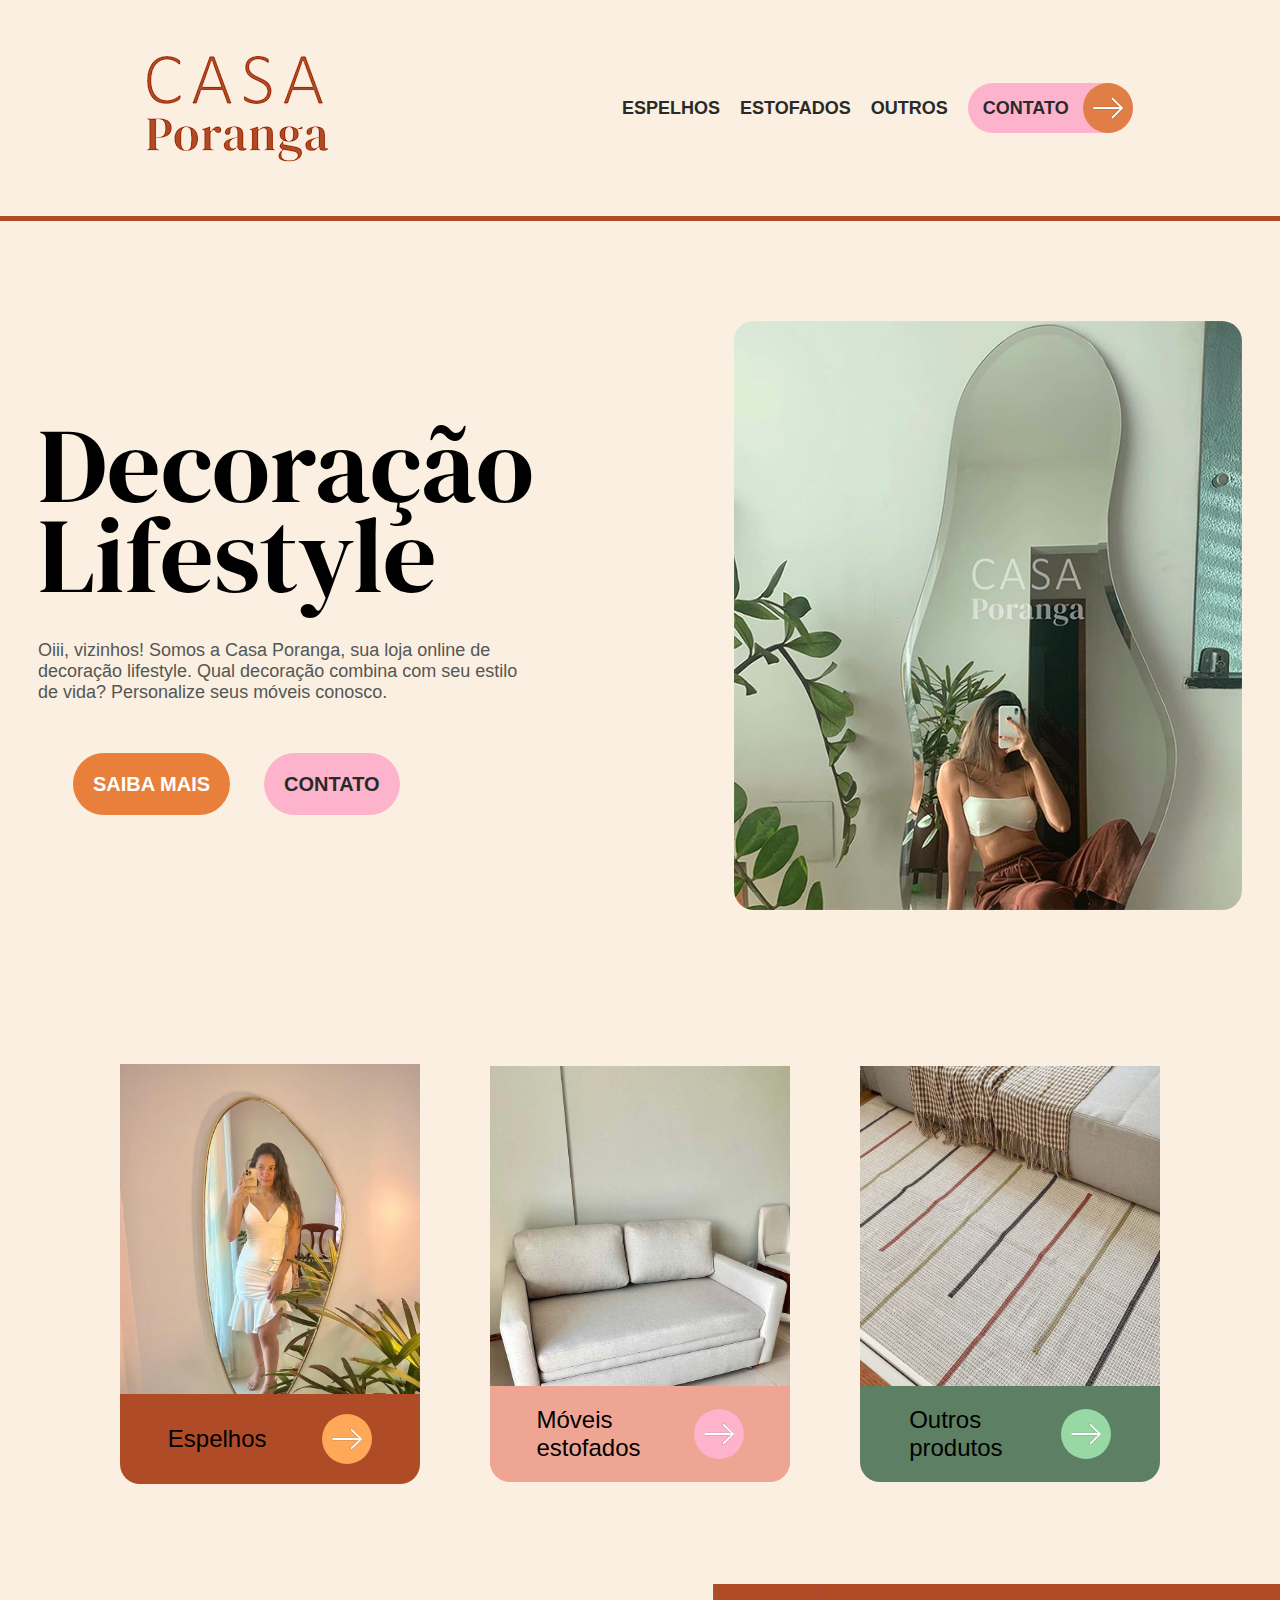
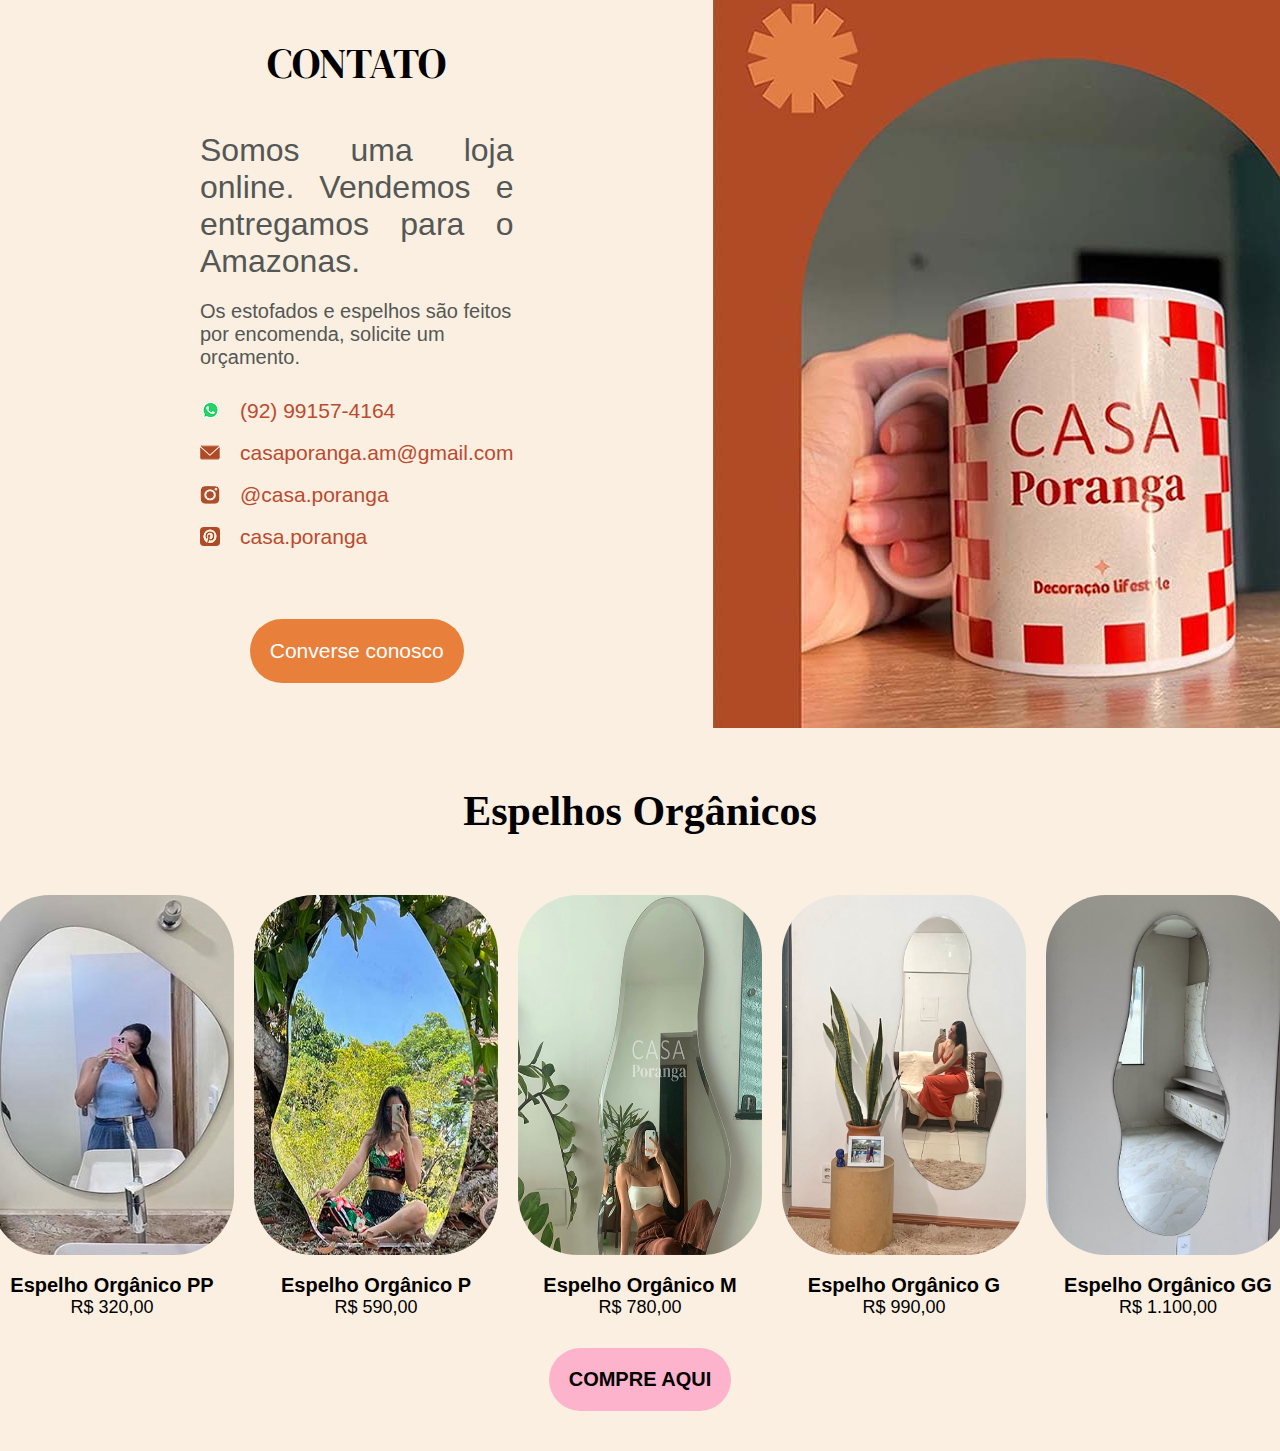
==== index.html @ ec8d9f64 "fim da div 4" ====
<!DOCTYPE html>
<html lang="pt-br">
<head>
    <meta charset="UTF-8">
    <meta name="viewport" content="width=device-width, initial-scale=1.0">
    <link rel="shortcut icon" href="imagens/logo_casa_poranga.png" type="image/x-icon">
    <link rel="stylesheet" href="index.css">
    <title>Casa Poranga</title>
</head>
<body>
    <header>
        <img src="imagens/logo_casa_poranga_pequeno.png" alt="Logo da Casa Poranga">
        <nav class="menu">
            <a href="index.html#espelhos">ESPELHOS</a>
            <a href="#">ESTOFADOS</a>
            <a href="#">OUTROS</a>
            <a class="contato" href="index.html#contatoELinks">CONTATO<img src="imagens/setinha_direita.png" alt="Seta para a direita"></a>
        </nav>
    </header>
    <main>
        <div class="apresentacao">
           <div class="apresentacao_texto">
            <h1>Decoração Lifestyle</h1>
            <p>Oiii, vizinhos! Somos a Casa Poranga, sua loja online de decoração lifestyle. Qual decoração combina com seu estilo de vida? Personalize seus móveis conosco.</p>
            <div class="botoes_apresentacao">
                <a href="#" class="btn_saiba_mais">SAIBA MAIS</a>
                <a href="index.html#contatoELinks" class="btn_contato">CONTATO</a>
            </div>
           </div>

           <div class="apresentacao_imagem">
            <img src="fotos_site/Esp_org_M_e_Banner.png" alt="Banner">
           </div>
        </div>

        <div class="produtos">
            <div class="espelhos">
                <div class="imagem_espelhos">
                    <img src="fotos_site/espelho_petit.jpg" alt="Espelho petit">
                </div>
                <div class="texto_espelhos">
                    <p>Espelhos</p>
                <a href="index.html#espelhos"><img class="setinha" src="imagens/setinha_direita.png" alt="Seta para a direita"></a>
                </div>
            </div>
            <div class="estofados">
                <div class="imagem_estofados">
                    <img src="fotos_site/sofa3.jpg" alt="Sofá">
                </div>
                <div class="texto_estofados">
                    <p>Móveis<br> estofados</p>
                <a href="#"><img class="setinha" src="imagens/setinha_direita.png" alt="Seta para a direita"></a>
                </div>
            </div>
            <div class="outros">
                <div class="imagem_outros">
                    <img src="fotos_site/tapeteCut.jpg" alt="Foto de tapete">
                </div>
                <div class="texto_outros">
                    <p>Outros<br> produtos</p>
                <a href="#"><img class="setinha" src="imagens/setinha_direita.png" alt="Seta para a direita"></a>
                </div>
            </div>
        </div>

        <div id="contatoELinks" class="contatoELinks">
            <div class="texto_contato">
                <div class="paragrafo">
                    <h1>CONTATO</h1>
                    <h2>Somos uma loja online. Vendemos e entregamos para o Amazonas.</h2>
                    <p>Os estofados e espelhos são feitos por encomenda, solicite um orçamento.</p>
                </div>
                <div class="links">
                    <a href="https://api.whatsapp.com/message/44OSZOMYK6BQG1?autoload=1&app_absent=0" target="_blank"><img src="imagens/whatsapp-logo-verde.png" alt="Ícone do WhatsApp"><p> (92) 99157-4164</p></a><br>

                    <a href=""><img class="cartinha" src="imagens/icone_email.png" alt="Ícone do e-mail"><p> casaporanga.am@gmail.com</p></a><br>

                    <a href="https://www.instagram.com/casa.poranga/" target="_blank"><img src="imagens/icone_insta.png" alt="Ícone do Instagram"> <p> @casa.poranga</p></a><br>

                    <a href="https://br.pinterest.com/casaporanga" target="_blank"><img class="pinterest" src="imagens/icone_pinterest.png" alt="Ícone do Pinterest"><p> casa.poranga</p></a>
                </div>
                <a class="converse_conosco" href="https://api.whatsapp.com/message/44OSZOMYK6BQG1?autoload=1&app_absent=0" target="_blank">Converse conosco</a>
            </div>
            <div class="imagem_contato">
                <img src="fotos_site/xicara.jpg" alt="Xícara Casa Poranga">
            </div>
        </div>

        <div id="espelhos" class="espelhos_organicos">
            <h1>Espelhos Orgânicos</h1>
            <ul class="lista_de_fotos">
                <li><img src="fotos_site/Esp org PP.jpg" alt="Espeho orgânico PP"> <h2>Espelho Orgânico PP</h2>
                <p>R$ 320,00</p></li>
                <li><img src="fotos_site/Esp org P.jpg" alt="Espelho orgânico P">
                <h2>Espelho Orgânico P</h2>
                <p>R$ 590,00</p></li>
                <li><img src="fotos_site/Esp_org_M_e_Banner.png" alt="Espelho orgânico M">
                <h2>Espelho Orgânico M</h2>
                <p>R$ 780,00</p></li>
                <li><img src="fotos_site/Esp org G .jpg" alt="Espelho orgânico G">
                <h2>Espelho Orgânico G</h2>
                <p>R$ 990,00</p></li>
                <li><img src="fotos_site/espOrgGG.jpg" alt="Espelho orgâncio GG">
                <h2>Espelho Orgânico GG</h2>
                <p>R$ 1.100,00</p></li>
            </ul>
            <a href="#">COMPRE AQUI</a>
        </div>

    </main>
    <footer>

    </footer>
</body>
</html>
---- index.css ----
@charset "UTF-8";
@import url('https://fonts.googleapis.com/css2?family=DM+Serif+Display:ital@0;1&display=swap');
@import url('https://fonts.cdnfonts.com/css/open-sauce-one');

* {
    margin: 0;
    padding: 0;
}
:root {
    --fonte1: "DM Serif Display", serif;
    --fonte2: 'Open Sauce One', sans-serif;
    --corFundo: #FAEFE0;
    --pretoTitulos: #282A29;
    --laranjaEscuro: #AF4B27;
    --laranjaClaro: #E87F3B;
    --laranjaSimbolo: #E17E45;
    --rosaMedio: #EFA593;
    --rosaClaro: #FDB3CB;
    --verdeEscuro: #5D7F64;
    --verdeClaro: #97D8A5;
    --amarelo: #F3B551;
}
body {
    background-color: var(--corFundo);
}

/* Configuração do cabeçalho */
header {
    font-family: var(--fonte2);
    font-weight: bold;
    font-size: 18px;
    padding-top: 50px;
    padding-bottom: 50px;
    display: flex;
    flex-direction: row;
    justify-content: space-around;
    align-items: center;
    border-bottom: 5px solid var(--laranjaEscuro);
}
header .menu {
    display: flex;
    flex-direction: row;
    align-items: center;
}
header .menu a {
    text-decoration: none;
    color: var(--pretoTitulos);
    margin: 10px;
}
header .menu a:hover {
    text-decoration: underline black;
}
header .menu .contato {
    padding-left: 15px;
    background-color: var(--rosaClaro);
    border-radius: 30px;
    display: flex;
    flex-direction: row;
    justify-content: space-between;
    align-items: center;
    width: 150px;
}
header .menu a.contato:hover {
    text-decoration: underline;
    color: black;
}
header .menu .contato img {
    background-color: var(--laranjaSimbolo);
    border-radius: 30px;
    padding: 10px;
}

/* Configuração da primeira div do main */
.apresentacao {
    display: flex;
    flex-direction: row;
    justify-content: center;
    align-items: center;
}
.apresentacao_texto {
    margin: 100px;
}
.apresentacao_imagem {
    margin: 100px;
}
.apresentacao_imagem img {
    border-radius: 20px;
}
.apresentacao h1 {
    font-family: var(--fonte1);
    font-size: 106px;
    font-weight: 100;
    line-height: 90px;
    margin-bottom: 40px;
}
.apresentacao p {
    font-family: var(--fonte2);
    font-size: 18px;
    margin-top: 40px;
}
.apresentacao .botoes_apresentacao {
    margin: 20px;
    margin-top: 70px;
}
.apresentacao .botoes_apresentacao a {
    margin: 15px;
}
.apresentacao .botoes_apresentacao a.btn_contato:hover {
    text-decoration: underline;
    color: black;
}
.apresentacao .btn_saiba_mais {
    font-size: 20px;
    font-weight: bold;
    font-family: var(--fonte2);
    background-color: var(--laranjaClaro);
    color: white;
    padding: 20px;
    border-radius: 40px;
    text-decoration: none;
}
.apresentacao .btn_contato {
    font-family: var(--fonte2);
    font-size: 20px;
    font-weight: bold;
    color: var(--pretoTitulos);
    background-color: var(--rosaClaro);
    padding: 20px;
    border-radius: 40px;
    text-decoration: none;
}


/* Configuração da segunda div do main */

.produtos {
    display: flex;
    flex-direction: row;
    align-items: center;
    justify-content: space-evenly;
    margin: 50px 50px 100px 50px;
}
.produtos img {
    height: auto;
    width: 300px;
}
.produtos .setinha {
    height: 30px;
    width: 30px;
}
.produtos p {
    color: black;
}

.produtos .espelhos {
    display: flex;
    flex-direction: column;
}
.produtos .espelhos .imagem_espelhos {
    height: 330px;
    width: 300px;
}
.produtos .espelhos .texto_espelhos {
    padding: 20px;
    display: flex;
    flex-direction: row;
    align-items: center;
    justify-content: space-around;
    background-color: var(--laranjaEscuro);
    font-family: var(--fonte2);
    font-size: 24px;
    border-radius: 0px 0px 20px 20px;
}
.produtos .espelhos .texto_espelhos a {
    display: flex;
    align-items: center;
    flex-direction: row;
    background-color: #FFA857;
    border-radius: 30px;
    padding: 10px;
}
.produtos .espelhos .texto_espelhos a:hover {
    border: 0.4px solid white;
}

.produtos .estofados {
    display: flex;
    flex-direction: column;
}
.produtos .estofados .imagem_estofados {
    height: 320px;
    width: 300px;
}
.produtos .estofados .texto_estofados {
    padding: 20px;
    display: flex;
    flex-direction: row;
    align-items: center;
    justify-content: space-around;
    background-color: var(--rosaMedio);
    font-family: var(--fonte2);
    font-size: 24px;
    border-radius: 0px 0px 20px 20px;
}
.produtos .estofados .texto_estofados a {
    display: flex;
    align-items: center;
    flex-direction: row;
    background-color: var(--rosaClaro);
    border-radius: 30px;
    padding: 10px;
}

.produtos .outros {
    display: flex;
    flex-direction: column;
}
.produtos .outros .imagem_outros {
    height: 320px;
    width: 300px;
}
.produtos .outros .texto_outros {
    padding: 20px;
    display: flex;
    flex-direction: row;
    align-items: center;
    justify-content: space-around;
    background-color: var(--verdeEscuro);
    font-family: var(--fonte2);
    font-size: 24px;
    border-radius: 0px 0px 20px 20px;
}
.produtos .outros .texto_outros a {
    display: flex;
    align-items: center;
    flex-direction: row;
    background-color: var(--verdeClaro);
    border-radius: 30px;
    padding: 10px;
}

/* Configuração da terceira div do main */

.contatoELinks {
    display: flex;
    flex-direction: row;
    align-items: center;
    justify-content: space-between;
}

.contatoELinks .texto_contato {
    display: flex;
    flex-direction: column;
    align-items: center;
    padding: 0px 200px 0px 200px;
}
.contatoELinks .texto_contato .paragrafo h1 {
    font-family: var(--fonte1);
    font-size: 42px;
    font-weight: 100;
    text-align: center;
}
.contatoELinks .texto_contato .paragrafo h2, p {
    font-family: var(--fonte2);
    color: #545755;
}
.contatoELinks .texto_contato .paragrafo h2 {
    margin-top: 40px;
    font-weight: lighter;
    font-size: 32px;
    text-align: justify;
}
.contatoELinks .texto_contato .paragrafo p {
    margin: 20px 0px 0px 0px;
    font-size: 20px;
}

.contatoELinks .links {
    margin-top: 30px;
    display: flex;
    flex-direction: column;
}.contatoELinks .links img.cartinha {
    height: 15px;
    width: 20px;
}.contatoELinks .links img.pinterest {
    border-radius: 4px;
}
.contatoELinks .links img {
    margin-right: 20px;
    height: 19px;
    width: 20px;
}
.contatoELinks .links a {
    display: flex;
    flex-direction: row;
    align-items: center;
    text-decoration: none;
}
.contatoELinks .links a p {
    color: #BA4B2F;
    font-size: 21px;
    font-family: var(--fonte2);
}
.contatoELinks .links a:hover {
    text-decoration: underline #BA4B2F;
}

.contatoELinks .texto_contato a.converse_conosco {
    font-family: var(--fonte2);
    font-size: 21px;
    text-decoration: none;
    background-color: var(--laranjaClaro);
    color: white;
    padding: 20px;
    border-radius: 50px;
    margin-top: 70px;
}
.contatoELinks .texto_contato a.converse_conosco:hover {
    text-decoration: underline white;
}

/* Configuração da div 4 */

.espelhos_organicos {
    display: flex;
    flex-direction: column;
    align-items: center;
    margin: 35px 30px 30px 30px;
}
.espelhos_organicos h1 {
    font-size: 42px;
    margin-top: 20px;
    margin-bottom: 40px;
} 
.espelhos_organicos ul {
    font-family: var(--fonte2);
    text-align: center;
    display: flex;
    flex-direction: row;
    align-items: center;
    justify-content: center;
    padding-left: 10px;
    padding-right: 10px;
}
.espelhos_organicos ul li {
    list-style-type: none;
    margin: 20px 10px 20px 10px;
}
.espelhos_organicos ul li img {
    border-radius: 60px;
    height: 360px;
    width: 244px;
    margin-bottom: 15px;
}
.espelhos_organicos ul li h2 {
    font-size: 20px;
}
.espelhos_organicos ul li p {
    color: black;
    font-size: 18px;
}

.espelhos_organicos a {
    background-color: var(--rosaClaro);
    color: black;
    font-family: var(--fonte2);
    text-decoration: none;
    padding: 20px;
    border-radius: 50px;
    font-weight: bold;
    margin: 10px;
    font-size: 20px;
}
.espelhos_organicos a:hover {
    text-decoration: underline black;
}
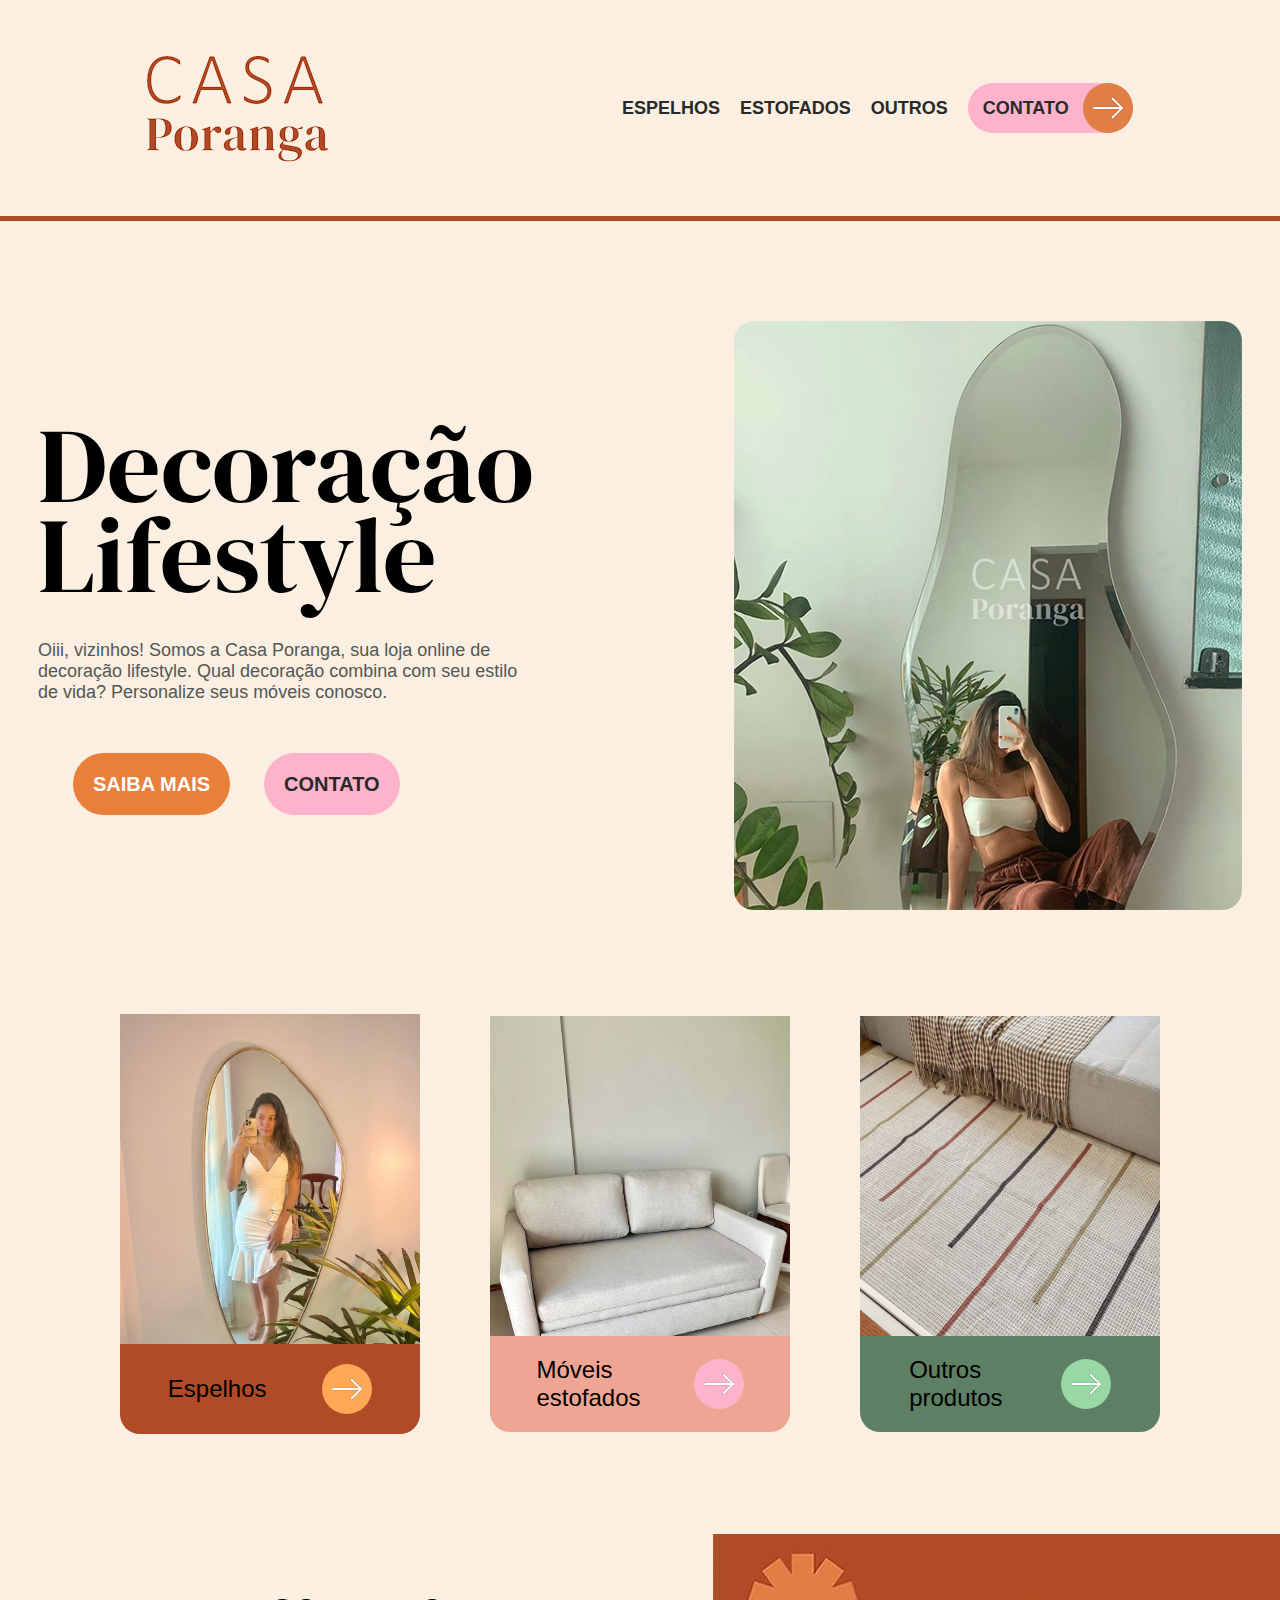
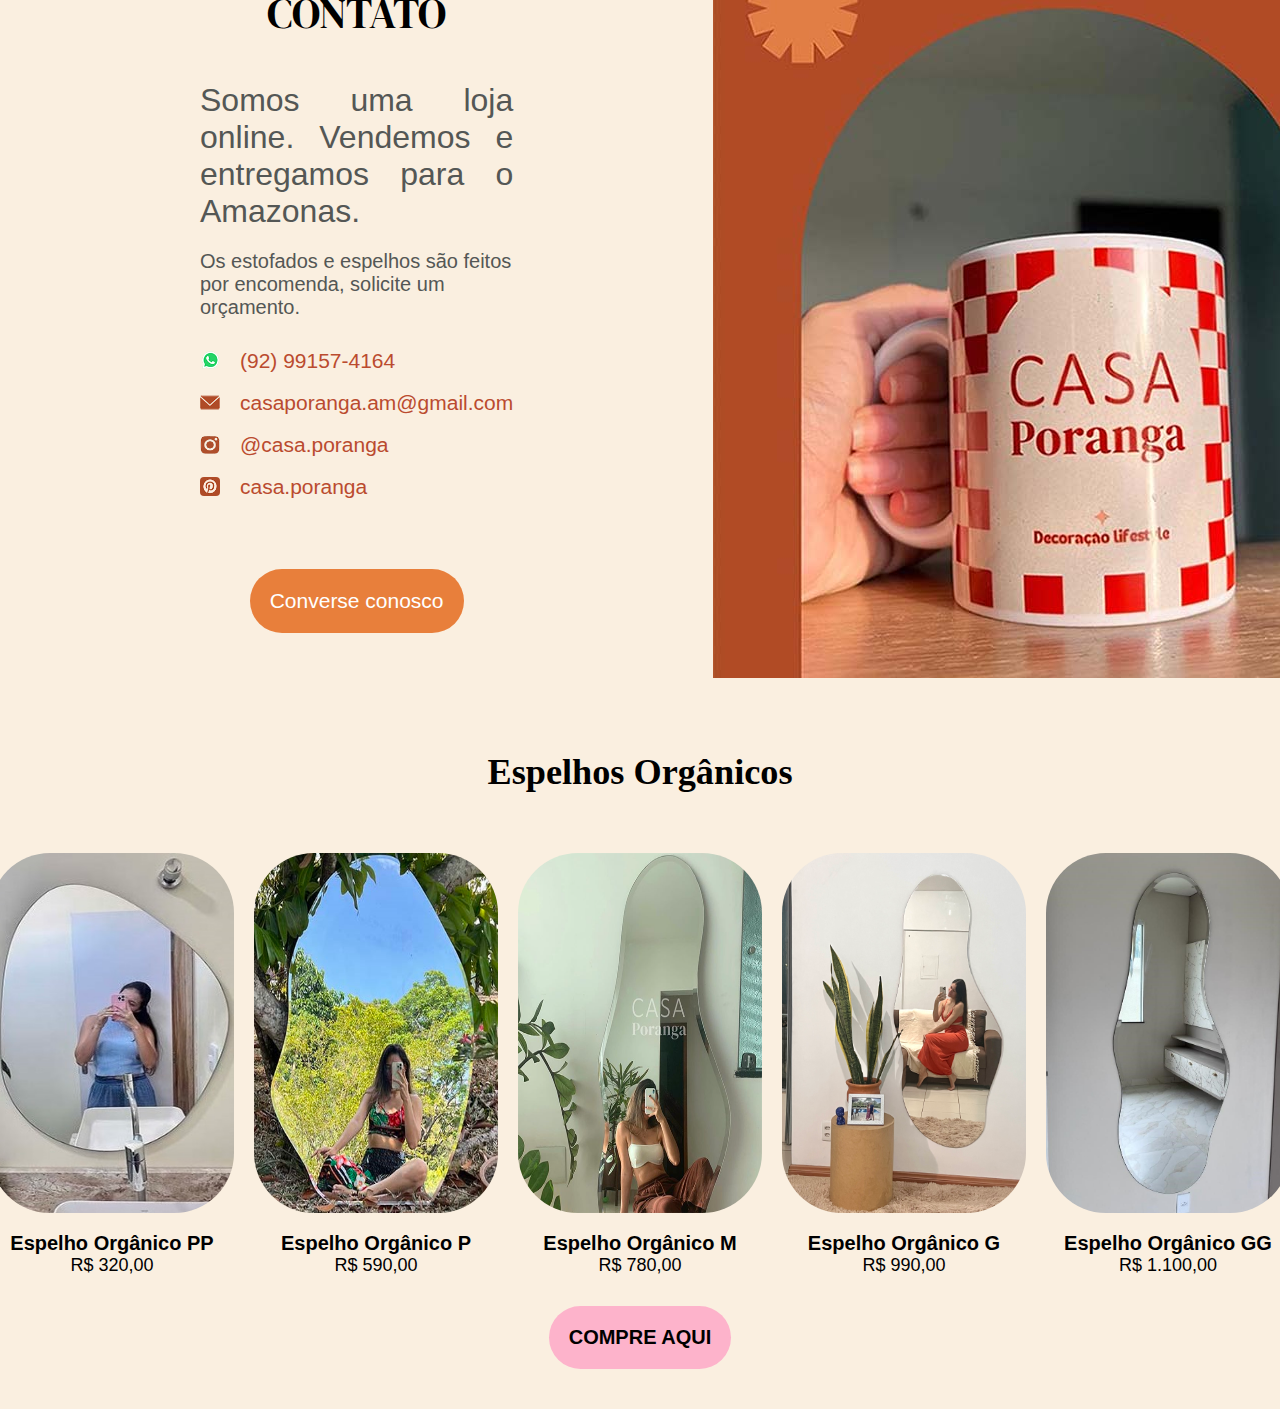
==== commit eba95b2e: "ajustes de unidades de medidas das letras e de tags semânticas" ====
--- a/index.html
+++ b/index.html
@@ -18,7 +18,7 @@
         </nav>
     </header>
     <main>
-        <div class="apresentacao">
+        <section class="apresentacao">
            <div class="apresentacao_texto">
             <h1>Decoração Lifestyle</h1>
             <p>Oiii, vizinhos! Somos a Casa Poranga, sua loja online de decoração lifestyle. Qual decoração combina com seu estilo de vida? Personalize seus móveis conosco.</p>
@@ -31,9 +31,9 @@
            <div class="apresentacao_imagem">
             <img src="fotos_site/Esp_org_M_e_Banner.png" alt="Banner">
            </div>
-        </div>
+        </section>
 
-        <div class="produtos">
+        <section class="produtos">
             <div class="espelhos">
                 <div class="imagem_espelhos">
                     <img src="fotos_site/espelho_petit.jpg" alt="Espelho petit">
@@ -61,9 +61,9 @@
                 <a href="#"><img class="setinha" src="imagens/setinha_direita.png" alt="Seta para a direita"></a>
                 </div>
             </div>
-        </div>
+        </section>
 
-        <div id="contatoELinks" class="contatoELinks">
+        <section id="contatoELinks" class="contatoELinks">
             <div class="texto_contato">
                 <div class="paragrafo">
                     <h1>CONTATO</h1>
@@ -84,9 +84,9 @@
             <div class="imagem_contato">
                 <img src="fotos_site/xicara.jpg" alt="Xícara Casa Poranga">
             </div>
-        </div>
+        </section>
 
-        <div id="espelhos" class="espelhos_organicos">
+        <section id="espelhos" class="espelhos_organicos">
             <h1>Espelhos Orgânicos</h1>
             <ul class="lista_de_fotos">
                 <li><img src="fotos_site/Esp org PP.jpg" alt="Espeho orgânico PP"> <h2>Espelho Orgânico PP</h2>
@@ -105,7 +105,7 @@
                 <p>R$ 1.100,00</p></li>
             </ul>
             <a href="#">COMPRE AQUI</a>
-        </div>
+        </section>
 
     </main>
     <footer>
--- a/index.css
+++ b/index.css
@@ -28,7 +28,7 @@
 header {
     font-family: var(--fonte2);
     font-weight: bold;
-    font-size: 18px;
+    font-size: 1.125rem;
     padding-top: 50px;
     padding-bottom: 50px;
     display: flex;
@@ -70,7 +70,7 @@
     padding: 10px;
 }
 
-/* Configuração da primeira div do main */
+/* Configuração da primeira section do main */
 .apresentacao {
     display: flex;
     flex-direction: row;
@@ -88,14 +88,14 @@
 }
 .apresentacao h1 {
     font-family: var(--fonte1);
-    font-size: 106px;
+    font-size: 6.625rem;
     font-weight: 100;
     line-height: 90px;
     margin-bottom: 40px;
 }
 .apresentacao p {
     font-family: var(--fonte2);
-    font-size: 18px;
+    font-size: 1.125rem;
     margin-top: 40px;
 }
 .apresentacao .botoes_apresentacao {
@@ -110,7 +110,7 @@
     color: black;
 }
 .apresentacao .btn_saiba_mais {
-    font-size: 20px;
+    font-size: 1.25rem;
     font-weight: bold;
     font-family: var(--fonte2);
     background-color: var(--laranjaClaro);
@@ -121,7 +121,7 @@
 }
 .apresentacao .btn_contato {
     font-family: var(--fonte2);
-    font-size: 20px;
+    font-size: 1.25rem;
     font-weight: bold;
     color: var(--pretoTitulos);
     background-color: var(--rosaClaro);
@@ -131,14 +131,14 @@
 }
 
 
-/* Configuração da segunda div do main */
+/* Configuração da segunda section do main */
 
 .produtos {
     display: flex;
     flex-direction: row;
     align-items: center;
     justify-content: space-evenly;
-    margin: 50px 50px 100px 50px;
+    margin: 0px 50px 100px 50px;
 }
 .produtos img {
     height: auto;
@@ -168,7 +168,7 @@
     justify-content: space-around;
     background-color: var(--laranjaEscuro);
     font-family: var(--fonte2);
-    font-size: 24px;
+    font-size: 1.5rem;
     border-radius: 0px 0px 20px 20px;
 }
 .produtos .espelhos .texto_espelhos a {
@@ -199,7 +199,7 @@
     justify-content: space-around;
     background-color: var(--rosaMedio);
     font-family: var(--fonte2);
-    font-size: 24px;
+    font-size: 1.5rem;
     border-radius: 0px 0px 20px 20px;
 }
 .produtos .estofados .texto_estofados a {
@@ -227,7 +227,7 @@
     justify-content: space-around;
     background-color: var(--verdeEscuro);
     font-family: var(--fonte2);
-    font-size: 24px;
+    font-size: 1.5rem;
     border-radius: 0px 0px 20px 20px;
 }
 .produtos .outros .texto_outros a {
@@ -239,7 +239,7 @@
     padding: 10px;
 }
 
-/* Configuração da terceira div do main */
+/* Configuração da terceira section do main */
 
 .contatoELinks {
     display: flex;
@@ -256,7 +256,7 @@
 }
 .contatoELinks .texto_contato .paragrafo h1 {
     font-family: var(--fonte1);
-    font-size: 42px;
+    font-size: 2.625rem;
     font-weight: 100;
     text-align: center;
 }
@@ -267,22 +267,24 @@
 .contatoELinks .texto_contato .paragrafo h2 {
     margin-top: 40px;
     font-weight: lighter;
-    font-size: 32px;
+    font-size: 2rem;
     text-align: justify;
 }
 .contatoELinks .texto_contato .paragrafo p {
     margin: 20px 0px 0px 0px;
-    font-size: 20px;
+    font-size: 1.25rem;
 }
 
 .contatoELinks .links {
     margin-top: 30px;
     display: flex;
     flex-direction: column;
-}.contatoELinks .links img.cartinha {
+}
+.contatoELinks .links img.cartinha {
     height: 15px;
     width: 20px;
-}.contatoELinks .links img.pinterest {
+}
+.contatoELinks .links img.pinterest {
     border-radius: 4px;
 }
 .contatoELinks .links img {
@@ -298,7 +300,7 @@
 }
 .contatoELinks .links a p {
     color: #BA4B2F;
-    font-size: 21px;
+    font-size: 1.312rem;
     font-family: var(--fonte2);
 }
 .contatoELinks .links a:hover {
@@ -307,7 +309,7 @@
 
 .contatoELinks .texto_contato a.converse_conosco {
     font-family: var(--fonte2);
-    font-size: 21px;
+    font-size: 1.312rem;
     text-decoration: none;
     background-color: var(--laranjaClaro);
     color: white;
@@ -319,7 +321,7 @@
     text-decoration: underline white;
 }
 
-/* Configuração da div 4 */
+/* Configuração da section 4 */
 
 .espelhos_organicos {
     display: flex;
@@ -328,8 +330,8 @@
     margin: 35px 30px 30px 30px;
 }
 .espelhos_organicos h1 {
-    font-size: 42px;
-    margin-top: 20px;
+    font-size: 2.265rem;
+    margin-top: 34px;
     margin-bottom: 40px;
 } 
 .espelhos_organicos ul {
@@ -353,11 +355,11 @@
     margin-bottom: 15px;
 }
 .espelhos_organicos ul li h2 {
-    font-size: 20px;
+    font-size: 1.25rem;
 }
 .espelhos_organicos ul li p {
     color: black;
-    font-size: 18px;
+    font-size: 1.125rem;
 }
 
 .espelhos_organicos a {
@@ -369,7 +371,7 @@
     border-radius: 50px;
     font-weight: bold;
     margin: 10px;
-    font-size: 20px;
+    font-size: 1.25rem;
 }
 .espelhos_organicos a:hover {
     text-decoration: underline black;
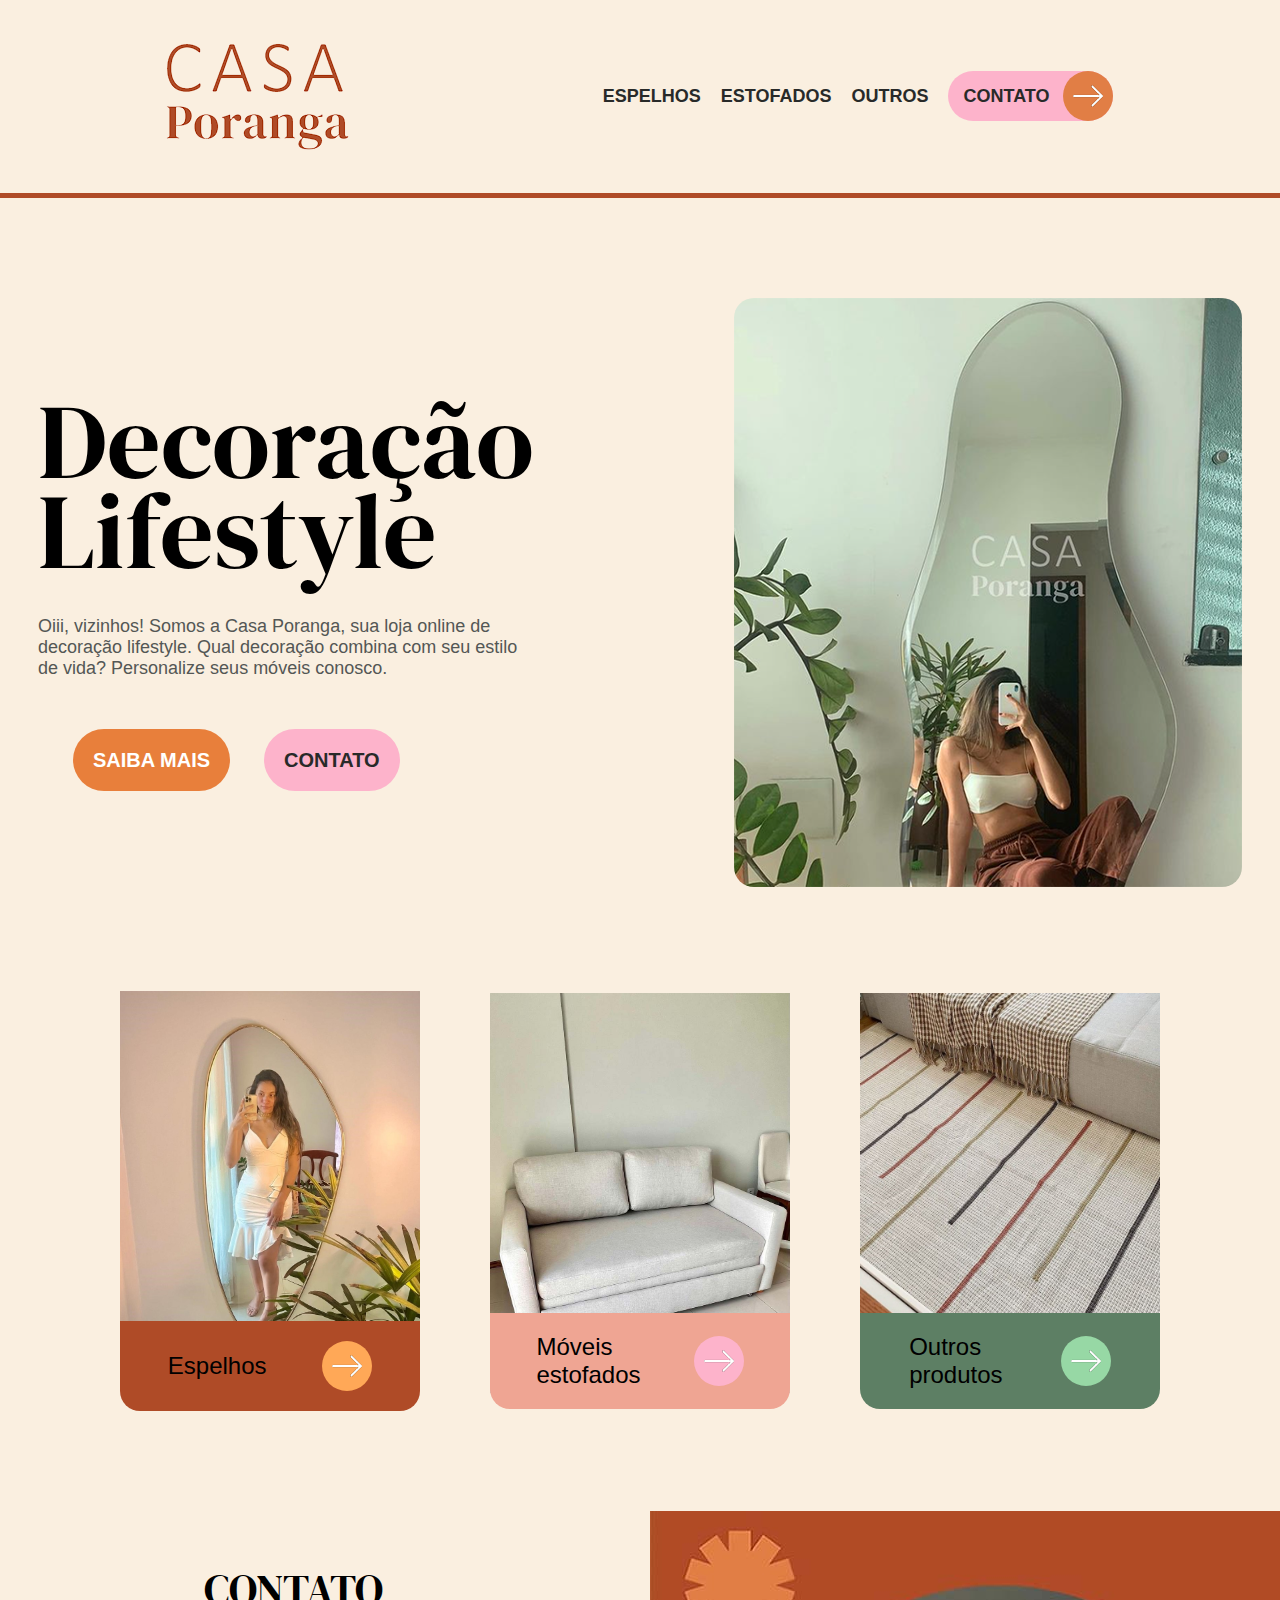
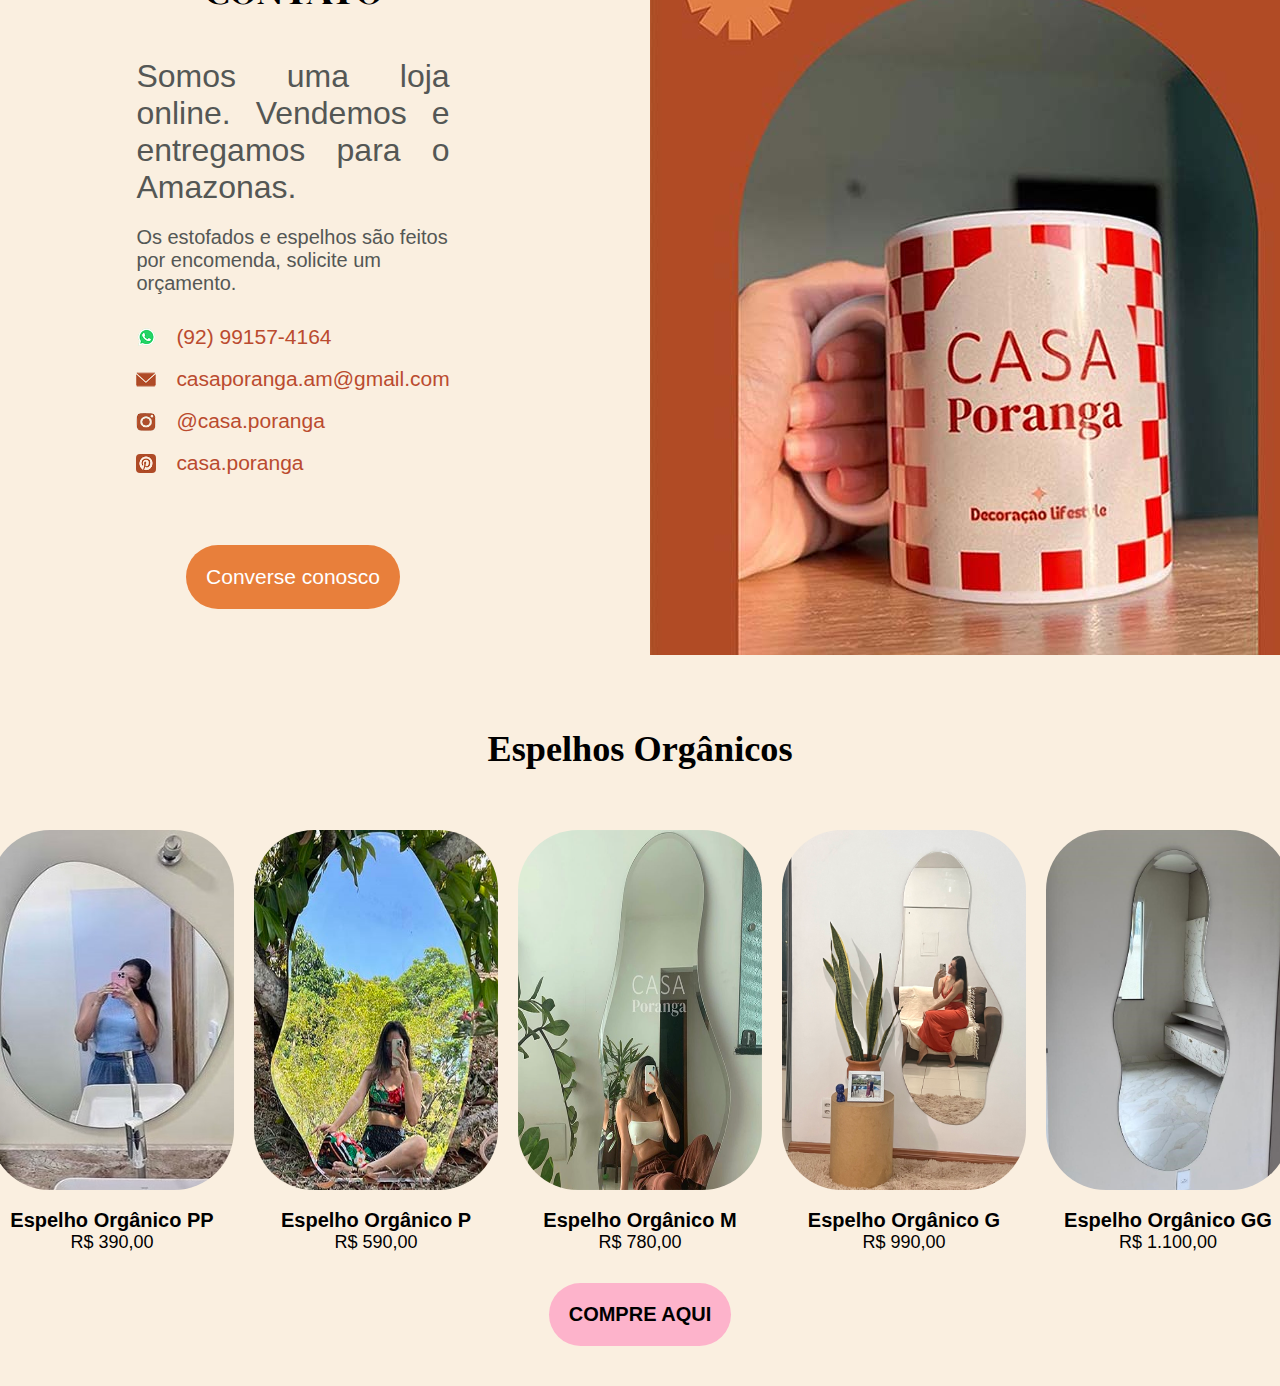
==== commit 55e2397e: "ajuste de preço" ====
--- a/index.html
+++ b/index.html
@@ -73,7 +73,7 @@
                 <div class="links">
                     <a href="https://api.whatsapp.com/message/44OSZOMYK6BQG1?autoload=1&app_absent=0" target="_blank"><img src="imagens/whatsapp-logo-verde.png" alt="Ícone do WhatsApp"><p> (92) 99157-4164</p></a><br>
 
-                    <a href=""><img class="cartinha" src="imagens/icone_email.png" alt="Ícone do e-mail"><p> casaporanga.am@gmail.com</p></a><br>
+                    <a href="https://accounts.google.com/" target="_blank"><img class="cartinha" src="imagens/icone_email.png" alt="Ícone do e-mail"><p> casaporanga.am@gmail.com</p></a><br>
 
                     <a href="https://www.instagram.com/casa.poranga/" target="_blank"><img src="imagens/icone_insta.png" alt="Ícone do Instagram"> <p> @casa.poranga</p></a><br>
 
@@ -90,7 +90,7 @@
             <h1>Espelhos Orgânicos</h1>
             <ul class="lista_de_fotos">
                 <li><img src="fotos_site/Esp org PP.jpg" alt="Espeho orgânico PP"> <h2>Espelho Orgânico PP</h2>
-                <p>R$ 320,00</p></li>
+                <p>R$ 390,00</p></li>
                 <li><img src="fotos_site/Esp org P.jpg" alt="Espelho orgânico P">
                 <h2>Espelho Orgânico P</h2>
                 <p>R$ 590,00</p></li>
@@ -104,7 +104,7 @@
                 <h2>Espelho Orgânico GG</h2>
                 <p>R$ 1.100,00</p></li>
             </ul>
-            <a href="#">COMPRE AQUI</a>
+            <a href="https://api.whatsapp.com/message/44OSZOMYK6BQG1?autoload=1&app_absent=0" target="_blank">COMPRE AQUI</a>
         </section>
 
     </main>
--- a/index.css
+++ b/index.css
@@ -22,6 +22,7 @@
 }
 body {
     background-color: var(--corFundo);
+    box-sizing: border-box;
 }
 
 /* Configuração do cabeçalho */
@@ -29,8 +30,7 @@
     font-family: var(--fonte2);
     font-weight: bold;
     font-size: 1.125rem;
-    padding-top: 50px;
-    padding-bottom: 50px;
+    padding: 3%;
     display: flex;
     flex-direction: row;
     justify-content: space-around;
@@ -245,7 +245,7 @@
     display: flex;
     flex-direction: row;
     align-items: center;
-    justify-content: space-between;
+    justify-content: center;
 }
 
 .contatoELinks .texto_contato {
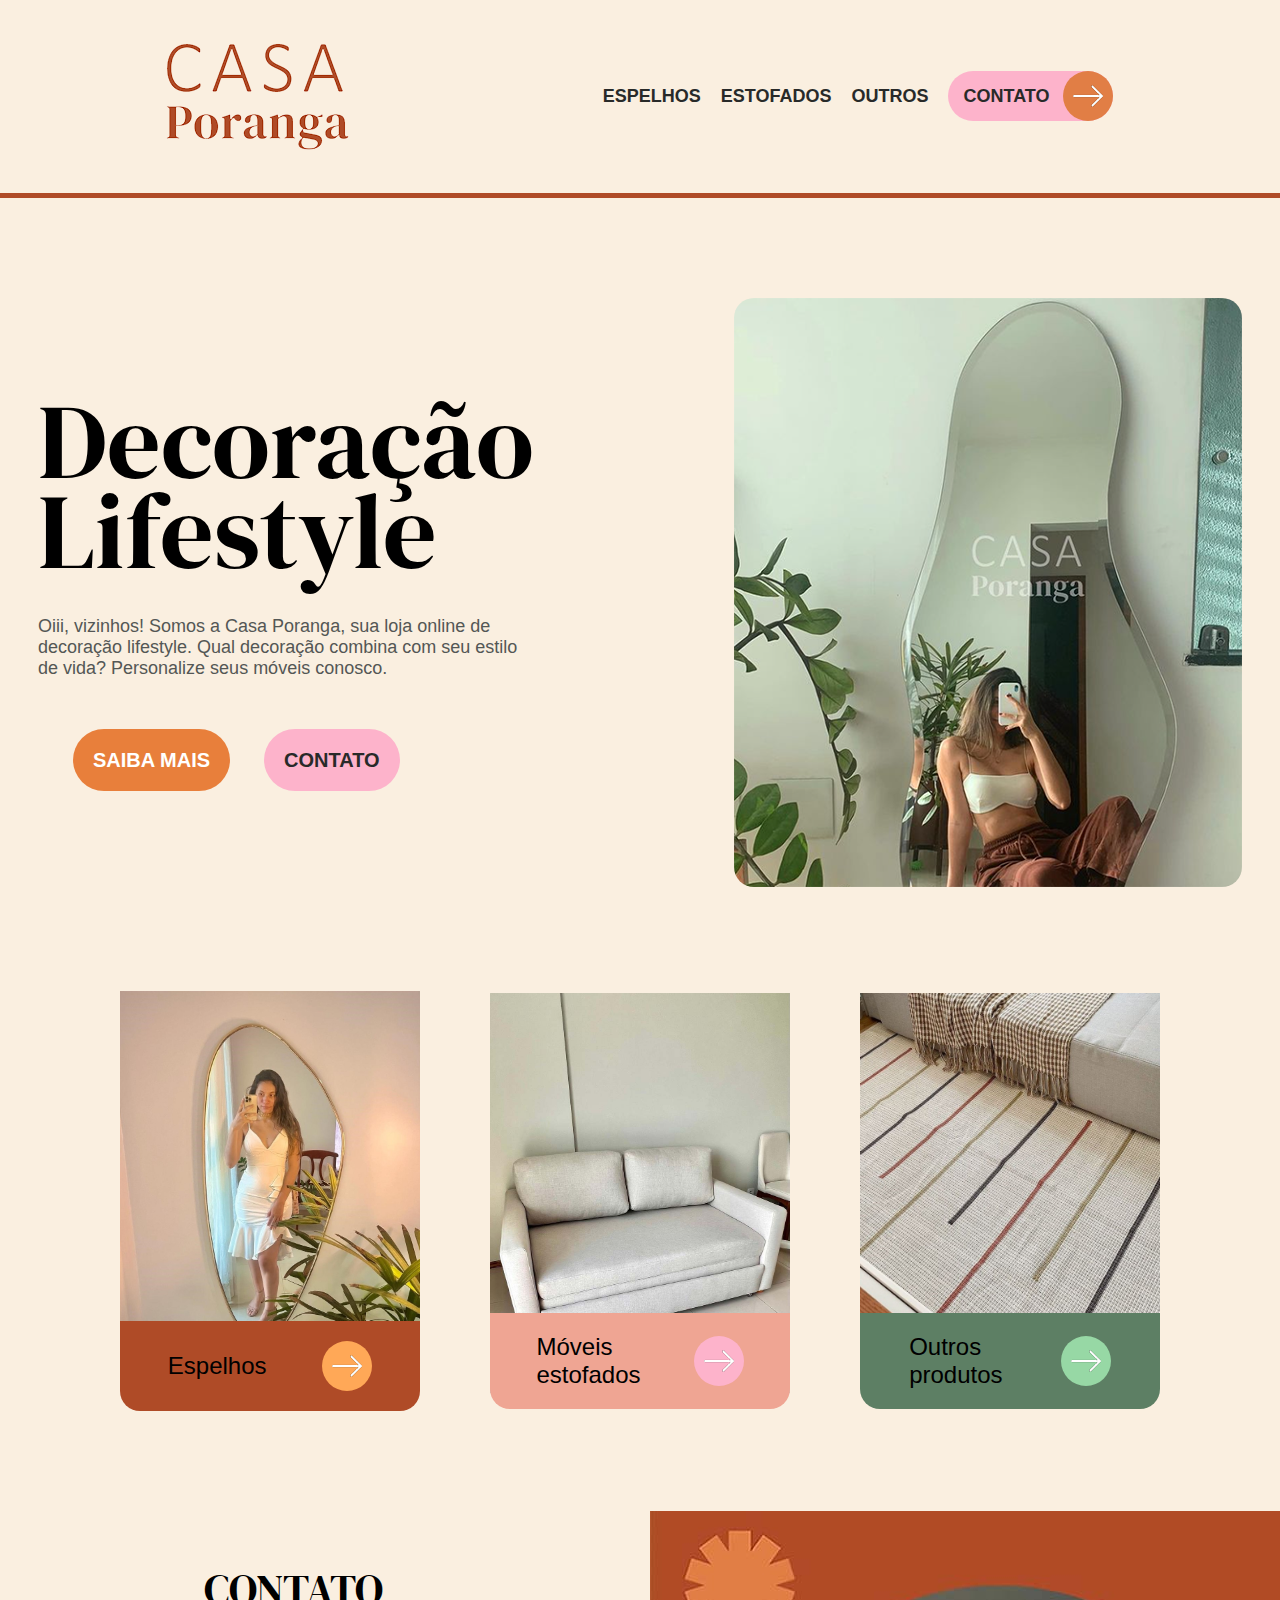
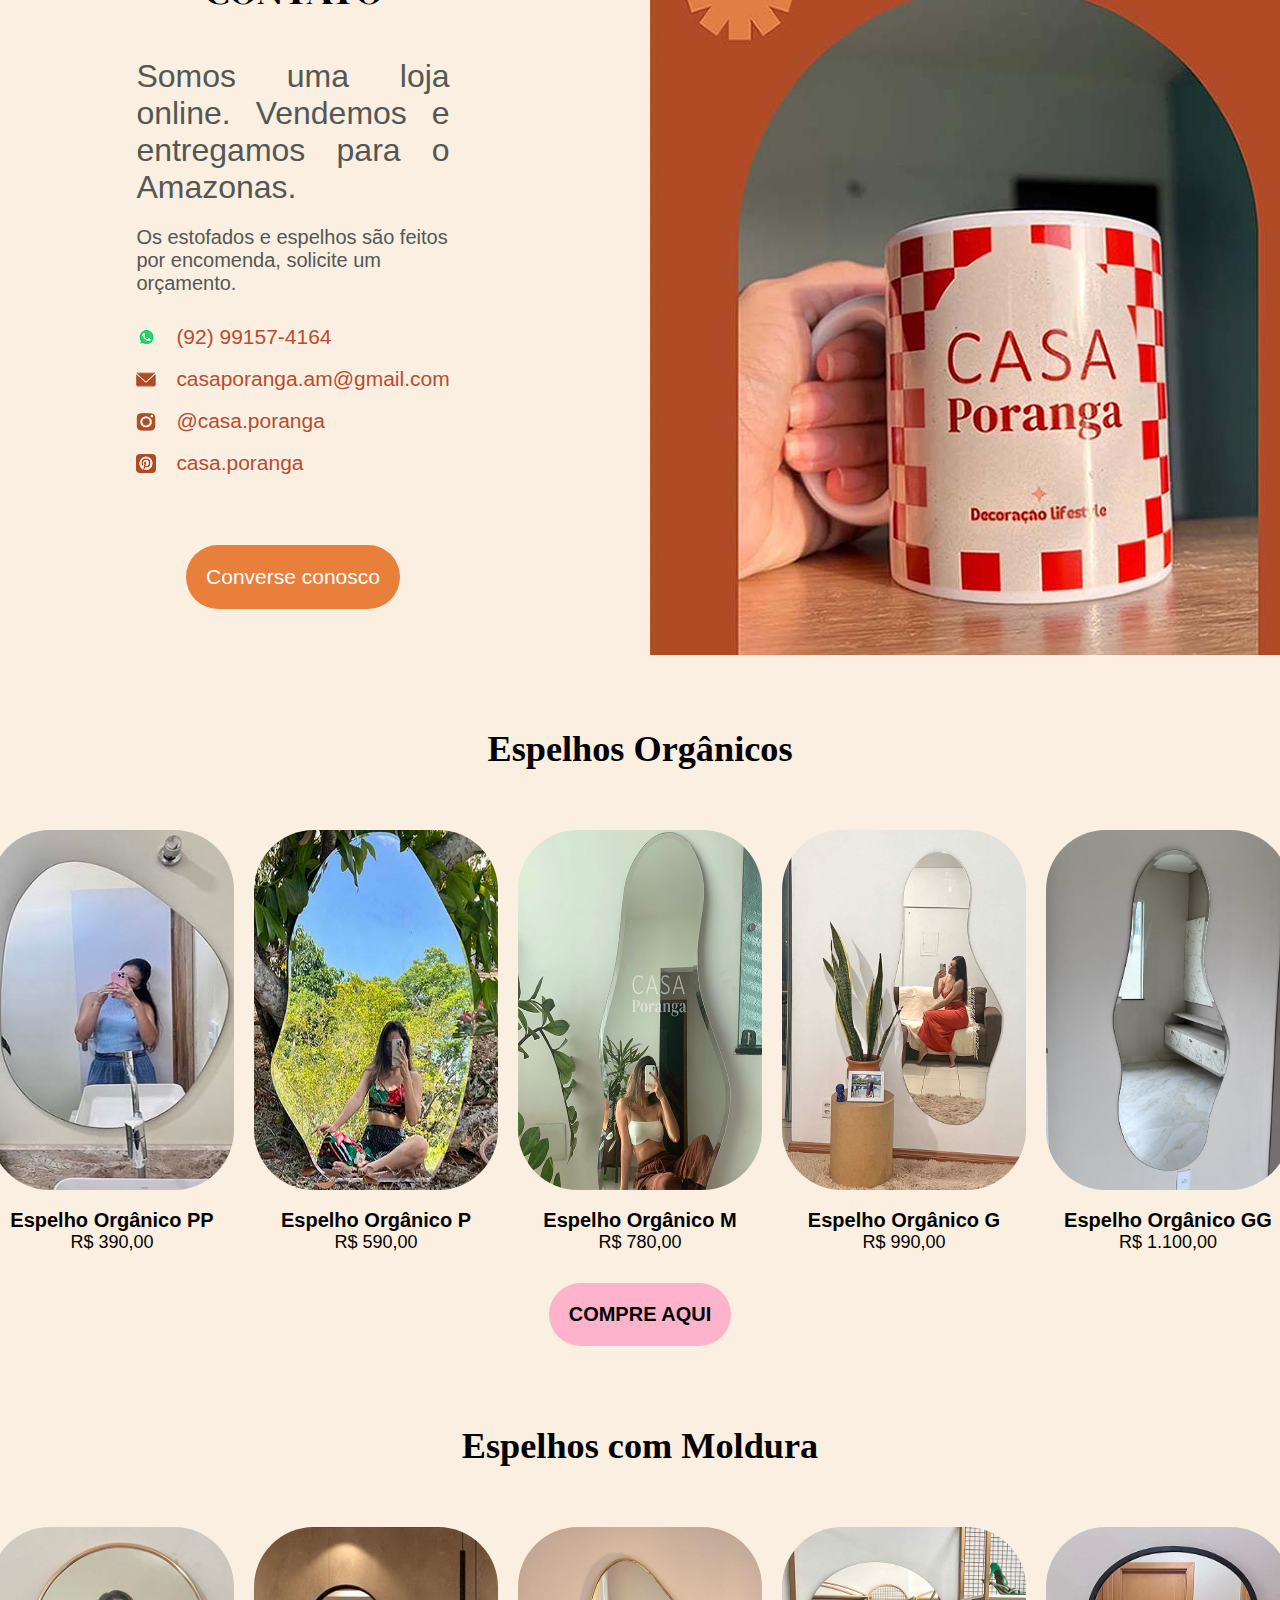
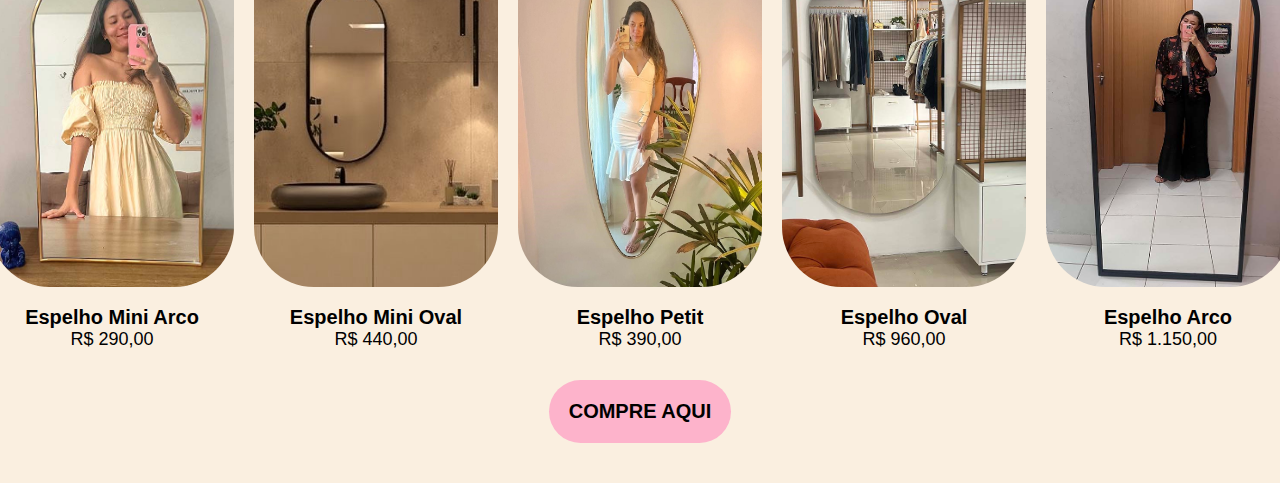
==== commit efcf46df: "5 section e ajuste no tamanho das imagens" ====
--- a/index.html
+++ b/index.html
@@ -107,6 +107,27 @@
             <a href="https://api.whatsapp.com/message/44OSZOMYK6BQG1?autoload=1&app_absent=0" target="_blank">COMPRE AQUI</a>
         </section>
 
+        <section class="espelhos_com_moldura">
+            <h1>Espelhos com Moldura</h1>
+            <ul class="lista_de_fotos">
+                <li><img src="fotos_site/Esp mini-arco.jpg" alt="Espeho Mini Arco"> <h2>Espelho Mini Arco</h2>
+                <p>R$ 290,00</p></li>
+                <li><img src="fotos_site/Esp Mini-oval.jpg" alt="Espelho Mini Oval">
+                <h2>Espelho Mini Oval</h2>
+                <p>R$ 440,00</p></li>
+                <li><img src="fotos_site/espelho_petit.jpg" alt="Espelho Petit">
+                <h2>Espelho Petit</h2>
+                <p>R$ 390,00</p></li>
+                <li><img src="fotos_site/Esp Oval.jpg" alt="Espelho Oval">
+                <h2>Espelho Oval</h2>
+                <p>R$ 960,00</p></li>
+                <li><img src="fotos_site/Esp Arco.jpg" alt="Espelho Arco">
+                <h2>Espelho Arco</h2>
+                <p>R$ 1.150,00</p></li>
+            </ul>
+            <a href="https://api.whatsapp.com/message/44OSZOMYK6BQG1?autoload=1&app_absent=0" target="_blank">COMPRE AQUI</a>
+        </section>
+
     </main>
     <footer>
 
--- a/index.css
+++ b/index.css
@@ -375,4 +375,60 @@
 }
 .espelhos_organicos a:hover {
     text-decoration: underline black;
-}+}
+
+/* Configuração da 5 section */
+
+.espelhos_com_moldura {
+    display: flex;
+    flex-direction: column;
+    align-items: center;
+    margin: 35px 30px 30px 30px;
+}
+.espelhos_com_moldura h1 {
+    font-size: 2.265rem;
+    margin-top: 34px;
+    margin-bottom: 40px;
+} 
+.espelhos_com_moldura ul {
+    font-family: var(--fonte2);
+    text-align: center;
+    display: flex;
+    flex-direction: row;
+    align-items: center;
+    justify-content: center;
+    padding-left: 10px;
+    padding-right: 10px;
+}
+.espelhos_com_moldura ul li {
+    list-style-type: none;
+    margin: 20px 10px 20px 10px;
+}
+.espelhos_com_moldura ul li img {
+    border-radius: 60px;
+    height: 360px;
+    width: 244px;
+    margin-bottom: 15px;
+}
+.espelhos_com_moldura ul li h2 {
+    font-size: 1.25rem;
+}
+.espelhos_com_moldura ul li p {
+    color: black;
+    font-size: 1.125rem;
+}
+
+.espelhos_com_moldura a {
+    background-color: var(--rosaClaro);
+    color: black;
+    font-family: var(--fonte2);
+    text-decoration: none;
+    padding: 20px;
+    border-radius: 50px;
+    font-weight: bold;
+    margin: 10px;
+    font-size: 1.25rem;
+}
+.espelhos_com_moldura a:hover {
+    text-decoration: underline black;
+}
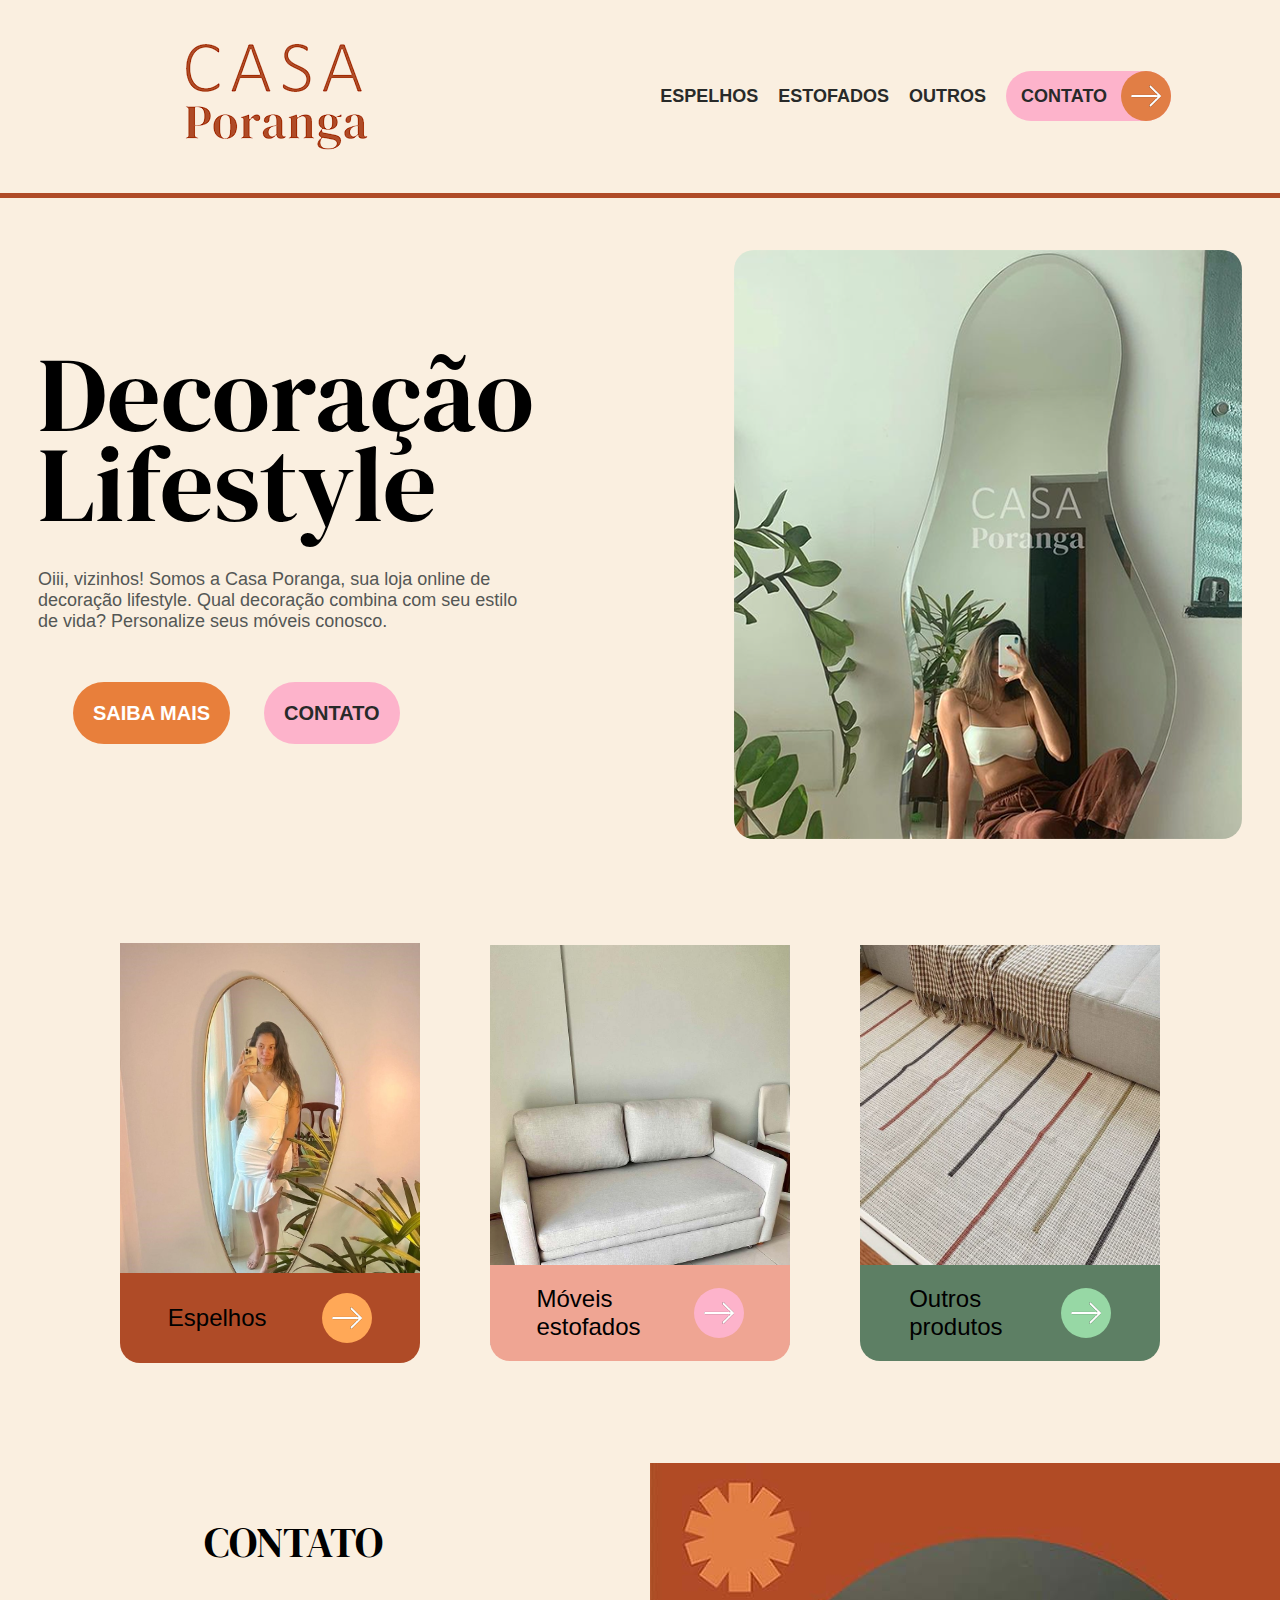
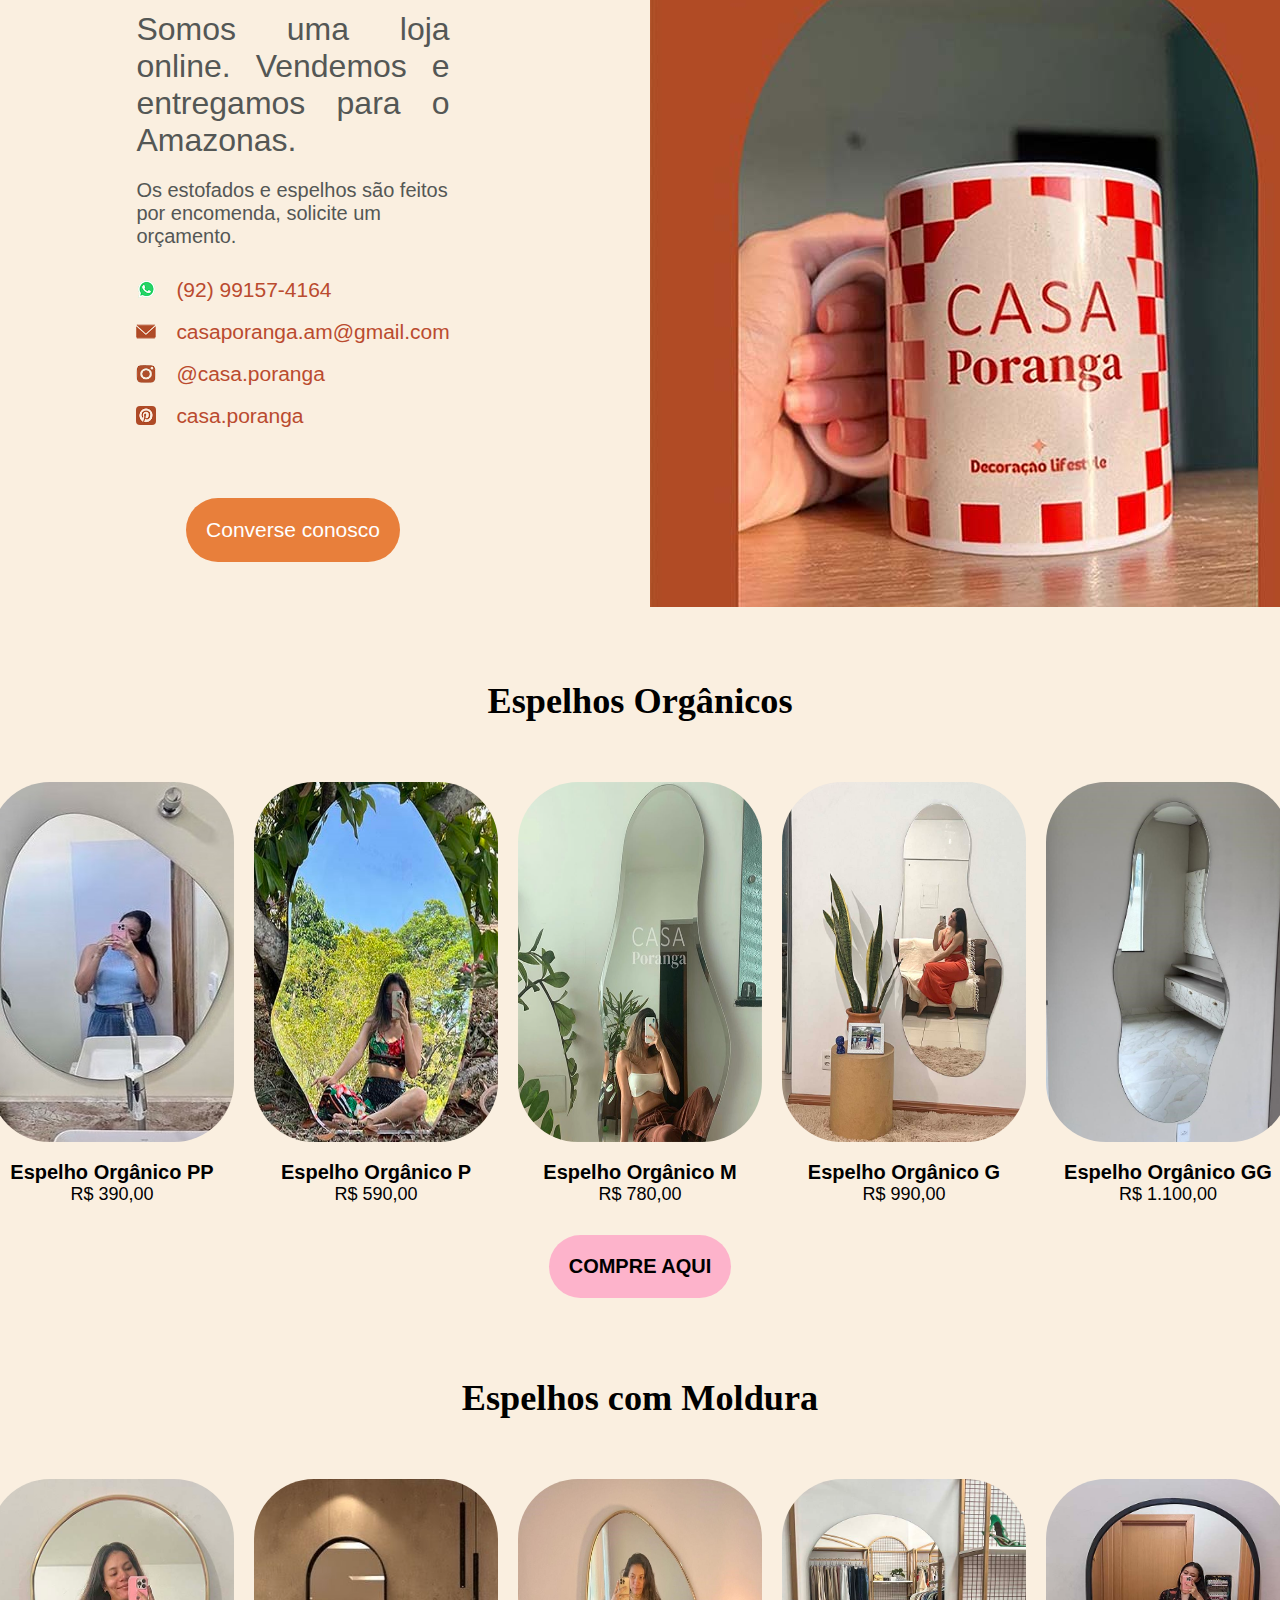
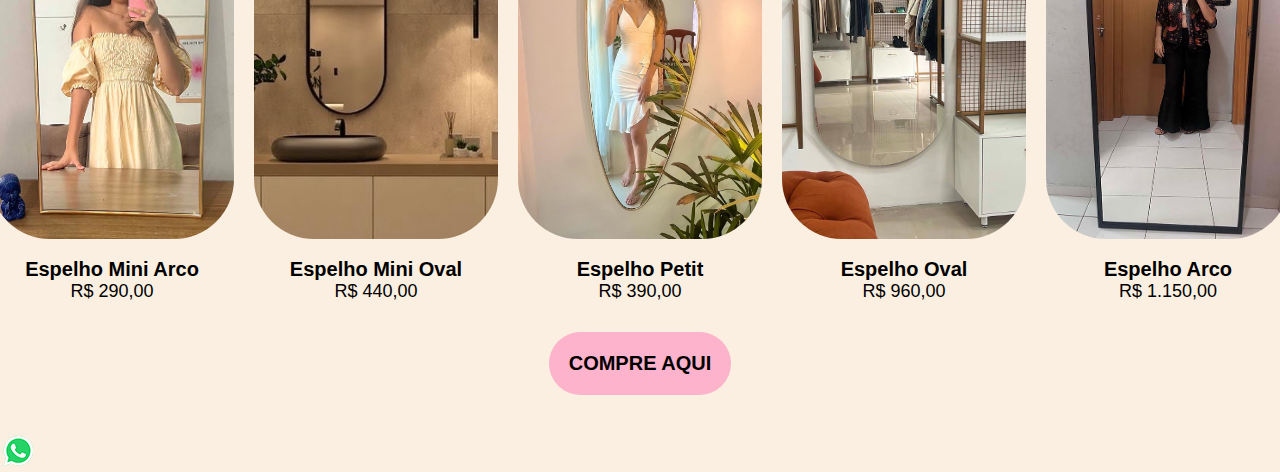
==== commit a0deb096: "cabeçalho fixado" ====
--- a/index.html
+++ b/index.html
@@ -128,6 +128,9 @@
             <a href="https://api.whatsapp.com/message/44OSZOMYK6BQG1?autoload=1&app_absent=0" target="_blank">COMPRE AQUI</a>
         </section>
 
+        <a href="https://api.whatsapp.com/message/44OSZOMYK6BQG1?autoload=1&app_absent=0" target="_blank" class="wpp">
+            <img src="imagens/whatsapp-logo-verde.png" alt="Ícone do WhatsApp">
+        </a>
     </main>
     <footer>
 
--- a/index.css
+++ b/index.css
@@ -27,6 +27,9 @@
 
 /* Configuração do cabeçalho */
 header {
+    position: fixed;
+    width: 100vw;
+    background-color: var(--corFundo);
     font-family: var(--fonte2);
     font-weight: bold;
     font-size: 1.125rem;
@@ -76,6 +79,7 @@
     flex-direction: row;
     justify-content: center;
     align-items: center;
+    padding-top: 150px;
 }
 .apresentacao_texto {
     margin: 100px;
@@ -432,3 +436,8 @@
 .espelhos_com_moldura a:hover {
     text-decoration: underline black;
 }
+
+/* Configuração do ícone do wpp */
+.wpp {
+    
+}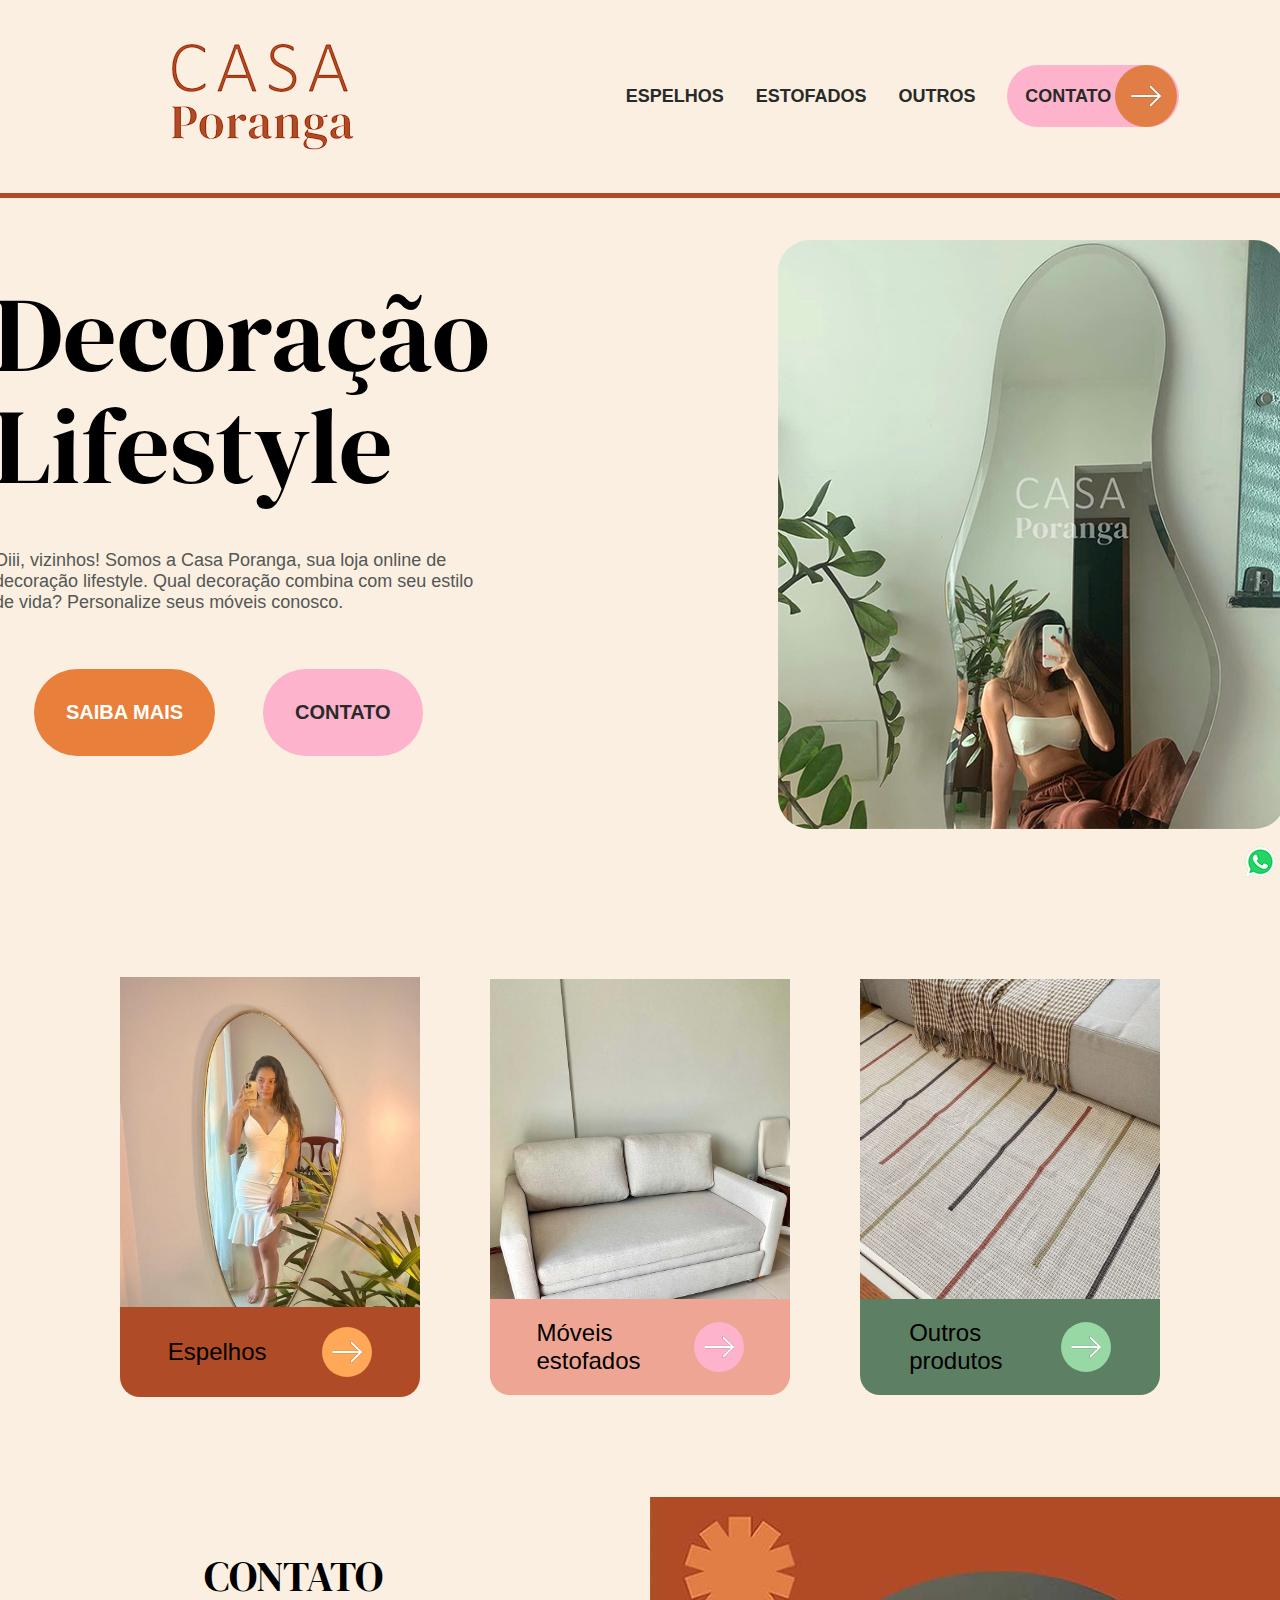
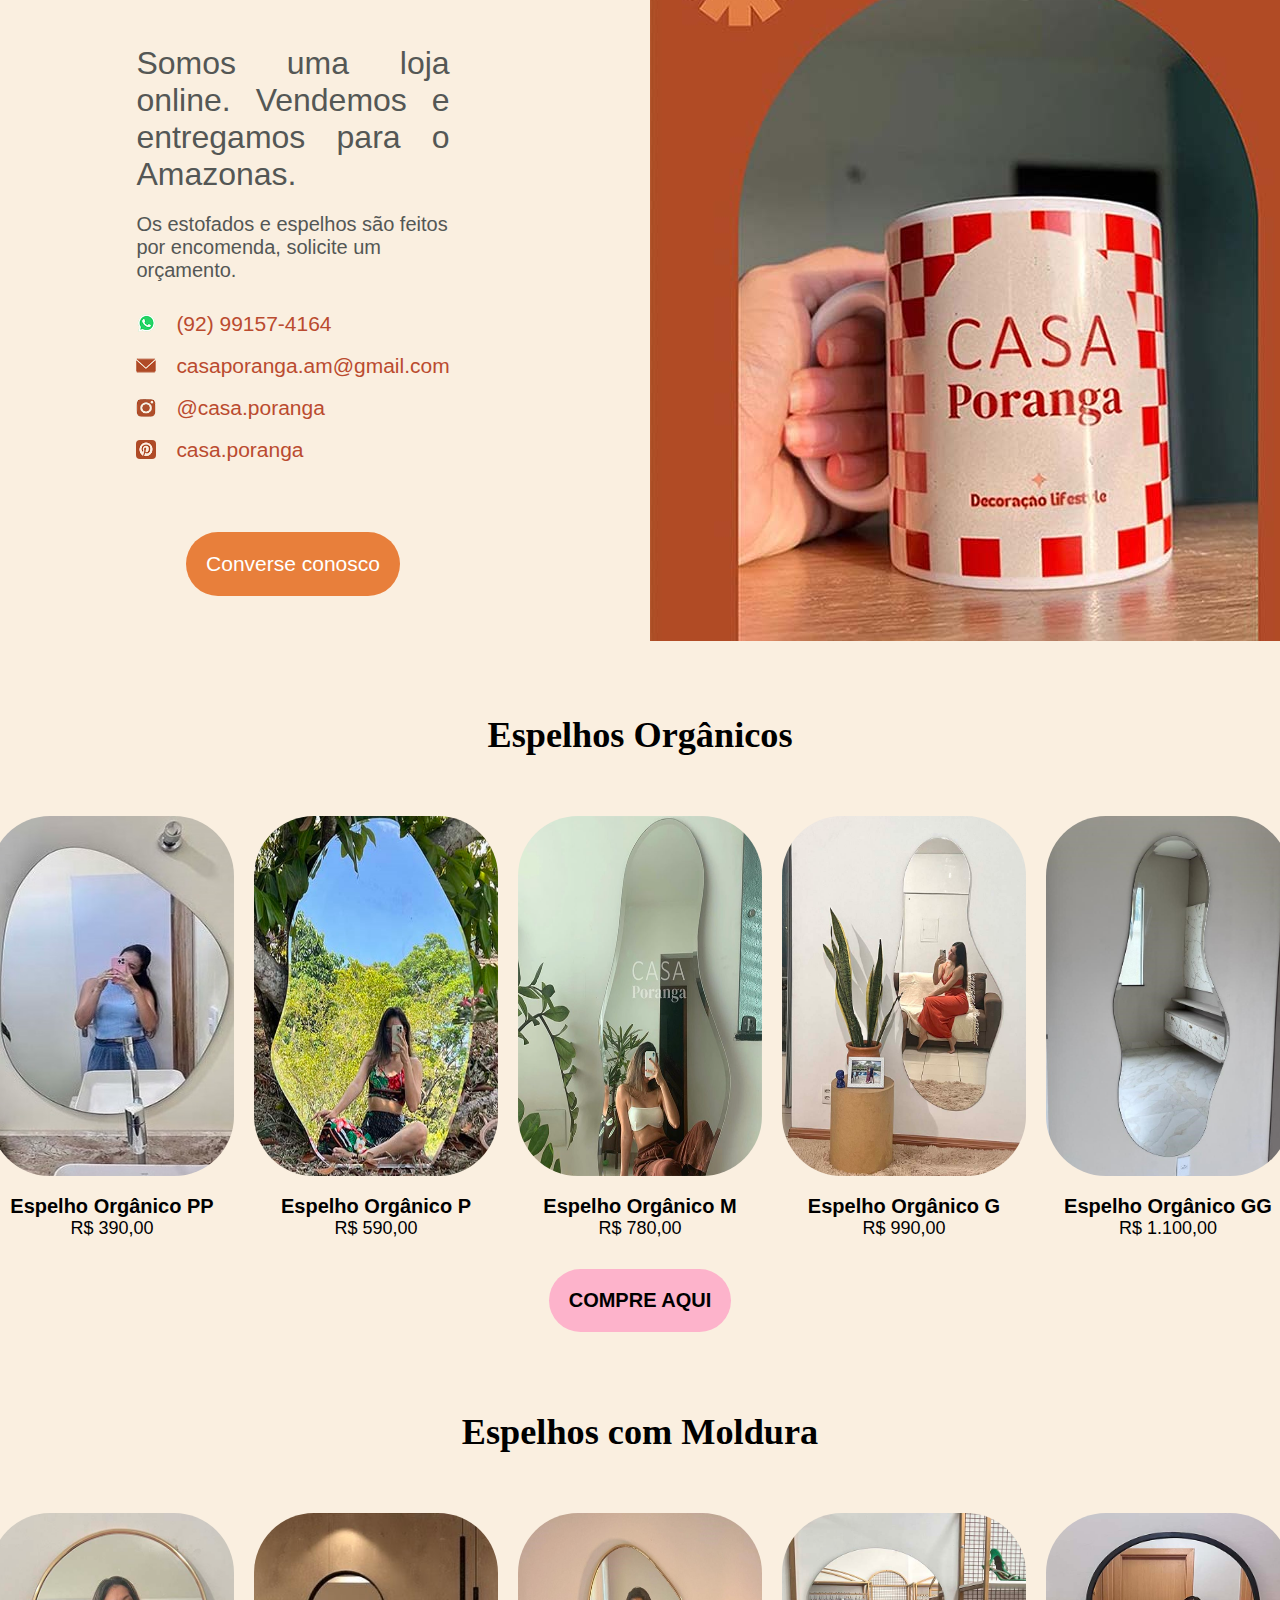
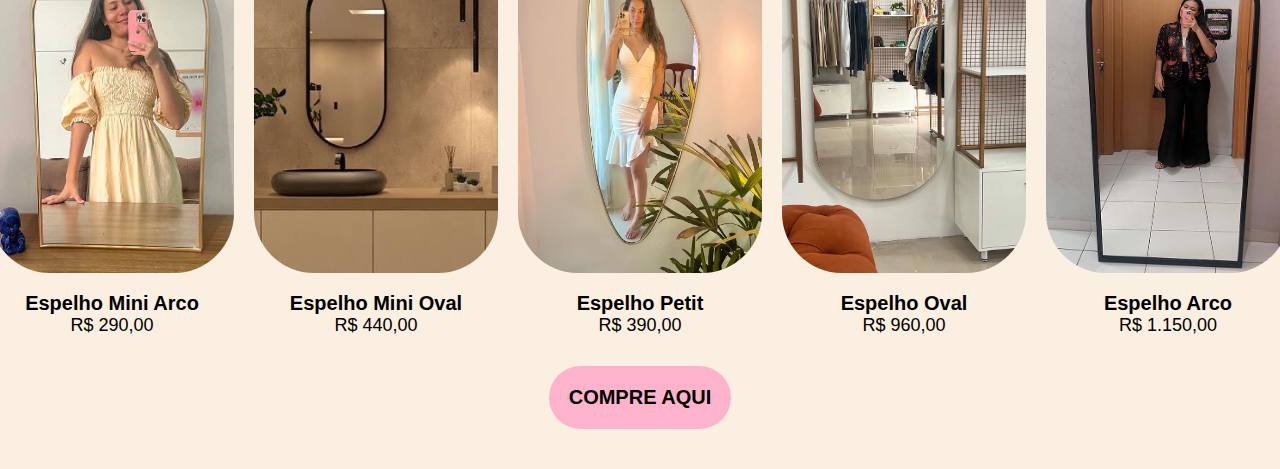
==== commit ed19a1d6: "fixado o ícone do whatsApp" ====
--- a/index.html
+++ b/index.html
@@ -8,6 +8,9 @@
     <title>Casa Poranga</title>
 </head>
 <body>
+    <a href="https://api.whatsapp.com/message/44OSZOMYK6BQG1?autoload=1&app_absent=0" target="_blank" class="wpp">
+        <img src="imagens/whatsapp-logo-verde.png" alt="Ícone do WhatsApp">
+    </a>
     <header>
         <img src="imagens/logo_casa_poranga_pequeno.png" alt="Logo da Casa Poranga">
         <nav class="menu">
@@ -128,9 +131,6 @@
             <a href="https://api.whatsapp.com/message/44OSZOMYK6BQG1?autoload=1&app_absent=0" target="_blank">COMPRE AQUI</a>
         </section>
 
-        <a href="https://api.whatsapp.com/message/44OSZOMYK6BQG1?autoload=1&app_absent=0" target="_blank" class="wpp">
-            <img src="imagens/whatsapp-logo-verde.png" alt="Ícone do WhatsApp">
-        </a>
     </main>
     <footer>
 
--- a/index.css
+++ b/index.css
@@ -1,6 +1,13 @@
 @charset "UTF-8";
 @import url('https://fonts.googleapis.com/css2?family=DM+Serif+Display:ital@0;1&display=swap');
 @import url('https://fonts.cdnfonts.com/css/open-sauce-one');
+
+@import url(estilos/cabecalho.css);
+@import url(estilos/section1.css);
+@import url(estilos/section2.css);
+@import url(estilos/section3.css);
+@import url(estilos/section4.css);
+@import url(estilos/section5.css);
 
 * {
     margin: 0;
@@ -23,421 +30,12 @@
 body {
     background-color: var(--corFundo);
     box-sizing: border-box;
-}
-
-/* Configuração do cabeçalho */
-header {
-    position: fixed;
-    width: 100vw;
-    background-color: var(--corFundo);
-    font-family: var(--fonte2);
-    font-weight: bold;
-    font-size: 1.125rem;
-    padding: 3%;
-    display: flex;
-    flex-direction: row;
-    justify-content: space-around;
-    align-items: center;
-    border-bottom: 5px solid var(--laranjaEscuro);
-}
-header .menu {
-    display: flex;
-    flex-direction: row;
-    align-items: center;
-}
-header .menu a {
-    text-decoration: none;
-    color: var(--pretoTitulos);
-    margin: 10px;
-}
-header .menu a:hover {
-    text-decoration: underline black;
-}
-header .menu .contato {
-    padding-left: 15px;
-    background-color: var(--rosaClaro);
-    border-radius: 30px;
-    display: flex;
-    flex-direction: row;
-    justify-content: space-between;
-    align-items: center;
-    width: 150px;
-}
-header .menu a.contato:hover {
-    text-decoration: underline;
-    color: black;
-}
-header .menu .contato img {
-    background-color: var(--laranjaSimbolo);
-    border-radius: 30px;
-    padding: 10px;
-}
-
-/* Configuração da primeira section do main */
-.apresentacao {
-    display: flex;
-    flex-direction: row;
-    justify-content: center;
-    align-items: center;
-    padding-top: 150px;
-}
-.apresentacao_texto {
-    margin: 100px;
-}
-.apresentacao_imagem {
-    margin: 100px;
-}
-.apresentacao_imagem img {
-    border-radius: 20px;
-}
-.apresentacao h1 {
-    font-family: var(--fonte1);
-    font-size: 6.625rem;
-    font-weight: 100;
-    line-height: 90px;
-    margin-bottom: 40px;
-}
-.apresentacao p {
-    font-family: var(--fonte2);
-    font-size: 1.125rem;
-    margin-top: 40px;
-}
-.apresentacao .botoes_apresentacao {
-    margin: 20px;
-    margin-top: 70px;
-}
-.apresentacao .botoes_apresentacao a {
-    margin: 15px;
-}
-.apresentacao .botoes_apresentacao a.btn_contato:hover {
-    text-decoration: underline;
-    color: black;
-}
-.apresentacao .btn_saiba_mais {
-    font-size: 1.25rem;
-    font-weight: bold;
-    font-family: var(--fonte2);
-    background-color: var(--laranjaClaro);
-    color: white;
-    padding: 20px;
-    border-radius: 40px;
-    text-decoration: none;
-}
-.apresentacao .btn_contato {
-    font-family: var(--fonte2);
-    font-size: 1.25rem;
-    font-weight: bold;
-    color: var(--pretoTitulos);
-    background-color: var(--rosaClaro);
-    padding: 20px;
-    border-radius: 40px;
-    text-decoration: none;
-}
-
-
-/* Configuração da segunda section do main */
-
-.produtos {
-    display: flex;
-    flex-direction: row;
-    align-items: center;
-    justify-content: space-evenly;
-    margin: 0px 50px 100px 50px;
-}
-.produtos img {
-    height: auto;
-    width: 300px;
-}
-.produtos .setinha {
-    height: 30px;
-    width: 30px;
-}
-.produtos p {
-    color: black;
-}
-
-.produtos .espelhos {
-    display: flex;
-    flex-direction: column;
-}
-.produtos .espelhos .imagem_espelhos {
-    height: 330px;
-    width: 300px;
-}
-.produtos .espelhos .texto_espelhos {
-    padding: 20px;
-    display: flex;
-    flex-direction: row;
-    align-items: center;
-    justify-content: space-around;
-    background-color: var(--laranjaEscuro);
-    font-family: var(--fonte2);
-    font-size: 1.5rem;
-    border-radius: 0px 0px 20px 20px;
-}
-.produtos .espelhos .texto_espelhos a {
-    display: flex;
-    align-items: center;
-    flex-direction: row;
-    background-color: #FFA857;
-    border-radius: 30px;
-    padding: 10px;
-}
-.produtos .espelhos .texto_espelhos a:hover {
-    border: 0.4px solid white;
-}
-
-.produtos .estofados {
-    display: flex;
-    flex-direction: column;
-}
-.produtos .estofados .imagem_estofados {
-    height: 320px;
-    width: 300px;
-}
-.produtos .estofados .texto_estofados {
-    padding: 20px;
-    display: flex;
-    flex-direction: row;
-    align-items: center;
-    justify-content: space-around;
-    background-color: var(--rosaMedio);
-    font-family: var(--fonte2);
-    font-size: 1.5rem;
-    border-radius: 0px 0px 20px 20px;
-}
-.produtos .estofados .texto_estofados a {
-    display: flex;
-    align-items: center;
-    flex-direction: row;
-    background-color: var(--rosaClaro);
-    border-radius: 30px;
-    padding: 10px;
-}
-
-.produtos .outros {
-    display: flex;
-    flex-direction: column;
-}
-.produtos .outros .imagem_outros {
-    height: 320px;
-    width: 300px;
-}
-.produtos .outros .texto_outros {
-    padding: 20px;
-    display: flex;
-    flex-direction: row;
-    align-items: center;
-    justify-content: space-around;
-    background-color: var(--verdeEscuro);
-    font-family: var(--fonte2);
-    font-size: 1.5rem;
-    border-radius: 0px 0px 20px 20px;
-}
-.produtos .outros .texto_outros a {
-    display: flex;
-    align-items: center;
-    flex-direction: row;
-    background-color: var(--verdeClaro);
-    border-radius: 30px;
-    padding: 10px;
-}
-
-/* Configuração da terceira section do main */
-
-.contatoELinks {
-    display: flex;
-    flex-direction: row;
-    align-items: center;
-    justify-content: center;
-}
-
-.contatoELinks .texto_contato {
-    display: flex;
-    flex-direction: column;
-    align-items: center;
-    padding: 0px 200px 0px 200px;
-}
-.contatoELinks .texto_contato .paragrafo h1 {
-    font-family: var(--fonte1);
-    font-size: 2.625rem;
-    font-weight: 100;
-    text-align: center;
-}
-.contatoELinks .texto_contato .paragrafo h2, p {
-    font-family: var(--fonte2);
-    color: #545755;
-}
-.contatoELinks .texto_contato .paragrafo h2 {
-    margin-top: 40px;
-    font-weight: lighter;
-    font-size: 2rem;
-    text-align: justify;
-}
-.contatoELinks .texto_contato .paragrafo p {
-    margin: 20px 0px 0px 0px;
-    font-size: 1.25rem;
-}
-
-.contatoELinks .links {
-    margin-top: 30px;
-    display: flex;
-    flex-direction: column;
-}
-.contatoELinks .links img.cartinha {
-    height: 15px;
-    width: 20px;
-}
-.contatoELinks .links img.pinterest {
-    border-radius: 4px;
-}
-.contatoELinks .links img {
-    margin-right: 20px;
-    height: 19px;
-    width: 20px;
-}
-.contatoELinks .links a {
-    display: flex;
-    flex-direction: row;
-    align-items: center;
-    text-decoration: none;
-}
-.contatoELinks .links a p {
-    color: #BA4B2F;
-    font-size: 1.312rem;
-    font-family: var(--fonte2);
-}
-.contatoELinks .links a:hover {
-    text-decoration: underline #BA4B2F;
-}
-
-.contatoELinks .texto_contato a.converse_conosco {
-    font-family: var(--fonte2);
-    font-size: 1.312rem;
-    text-decoration: none;
-    background-color: var(--laranjaClaro);
-    color: white;
-    padding: 20px;
-    border-radius: 50px;
-    margin-top: 70px;
-}
-.contatoELinks .texto_contato a.converse_conosco:hover {
-    text-decoration: underline white;
-}
-
-/* Configuração da section 4 */
-
-.espelhos_organicos {
-    display: flex;
-    flex-direction: column;
-    align-items: center;
-    margin: 35px 30px 30px 30px;
-}
-.espelhos_organicos h1 {
-    font-size: 2.265rem;
-    margin-top: 34px;
-    margin-bottom: 40px;
-} 
-.espelhos_organicos ul {
-    font-family: var(--fonte2);
-    text-align: center;
-    display: flex;
-    flex-direction: row;
-    align-items: center;
-    justify-content: center;
-    padding-left: 10px;
-    padding-right: 10px;
-}
-.espelhos_organicos ul li {
-    list-style-type: none;
-    margin: 20px 10px 20px 10px;
-}
-.espelhos_organicos ul li img {
-    border-radius: 60px;
-    height: 360px;
-    width: 244px;
-    margin-bottom: 15px;
-}
-.espelhos_organicos ul li h2 {
-    font-size: 1.25rem;
-}
-.espelhos_organicos ul li p {
-    color: black;
-    font-size: 1.125rem;
-}
-
-.espelhos_organicos a {
-    background-color: var(--rosaClaro);
-    color: black;
-    font-family: var(--fonte2);
-    text-decoration: none;
-    padding: 20px;
-    border-radius: 50px;
-    font-weight: bold;
-    margin: 10px;
-    font-size: 1.25rem;
-}
-.espelhos_organicos a:hover {
-    text-decoration: underline black;
-}
-
-/* Configuração da 5 section */
-
-.espelhos_com_moldura {
-    display: flex;
-    flex-direction: column;
-    align-items: center;
-    margin: 35px 30px 30px 30px;
-}
-.espelhos_com_moldura h1 {
-    font-size: 2.265rem;
-    margin-top: 34px;
-    margin-bottom: 40px;
-} 
-.espelhos_com_moldura ul {
-    font-family: var(--fonte2);
-    text-align: center;
-    display: flex;
-    flex-direction: row;
-    align-items: center;
-    justify-content: center;
-    padding-left: 10px;
-    padding-right: 10px;
-}
-.espelhos_com_moldura ul li {
-    list-style-type: none;
-    margin: 20px 10px 20px 10px;
-}
-.espelhos_com_moldura ul li img {
-    border-radius: 60px;
-    height: 360px;
-    width: 244px;
-    margin-bottom: 15px;
-}
-.espelhos_com_moldura ul li h2 {
-    font-size: 1.25rem;
-}
-.espelhos_com_moldura ul li p {
-    color: black;
-    font-size: 1.125rem;
-}
-
-.espelhos_com_moldura a {
-    background-color: var(--rosaClaro);
-    color: black;
-    font-family: var(--fonte2);
-    text-decoration: none;
-    padding: 20px;
-    border-radius: 50px;
-    font-weight: bold;
-    margin: 10px;
-    font-size: 1.25rem;
-}
-.espelhos_com_moldura a:hover {
-    text-decoration: underline black;
+    font-size: 16px;
 }
 
 /* Configuração do ícone do wpp */
 .wpp {
-    
+    position: fixed;
+    top: 94%;
+    left: 97%;
 }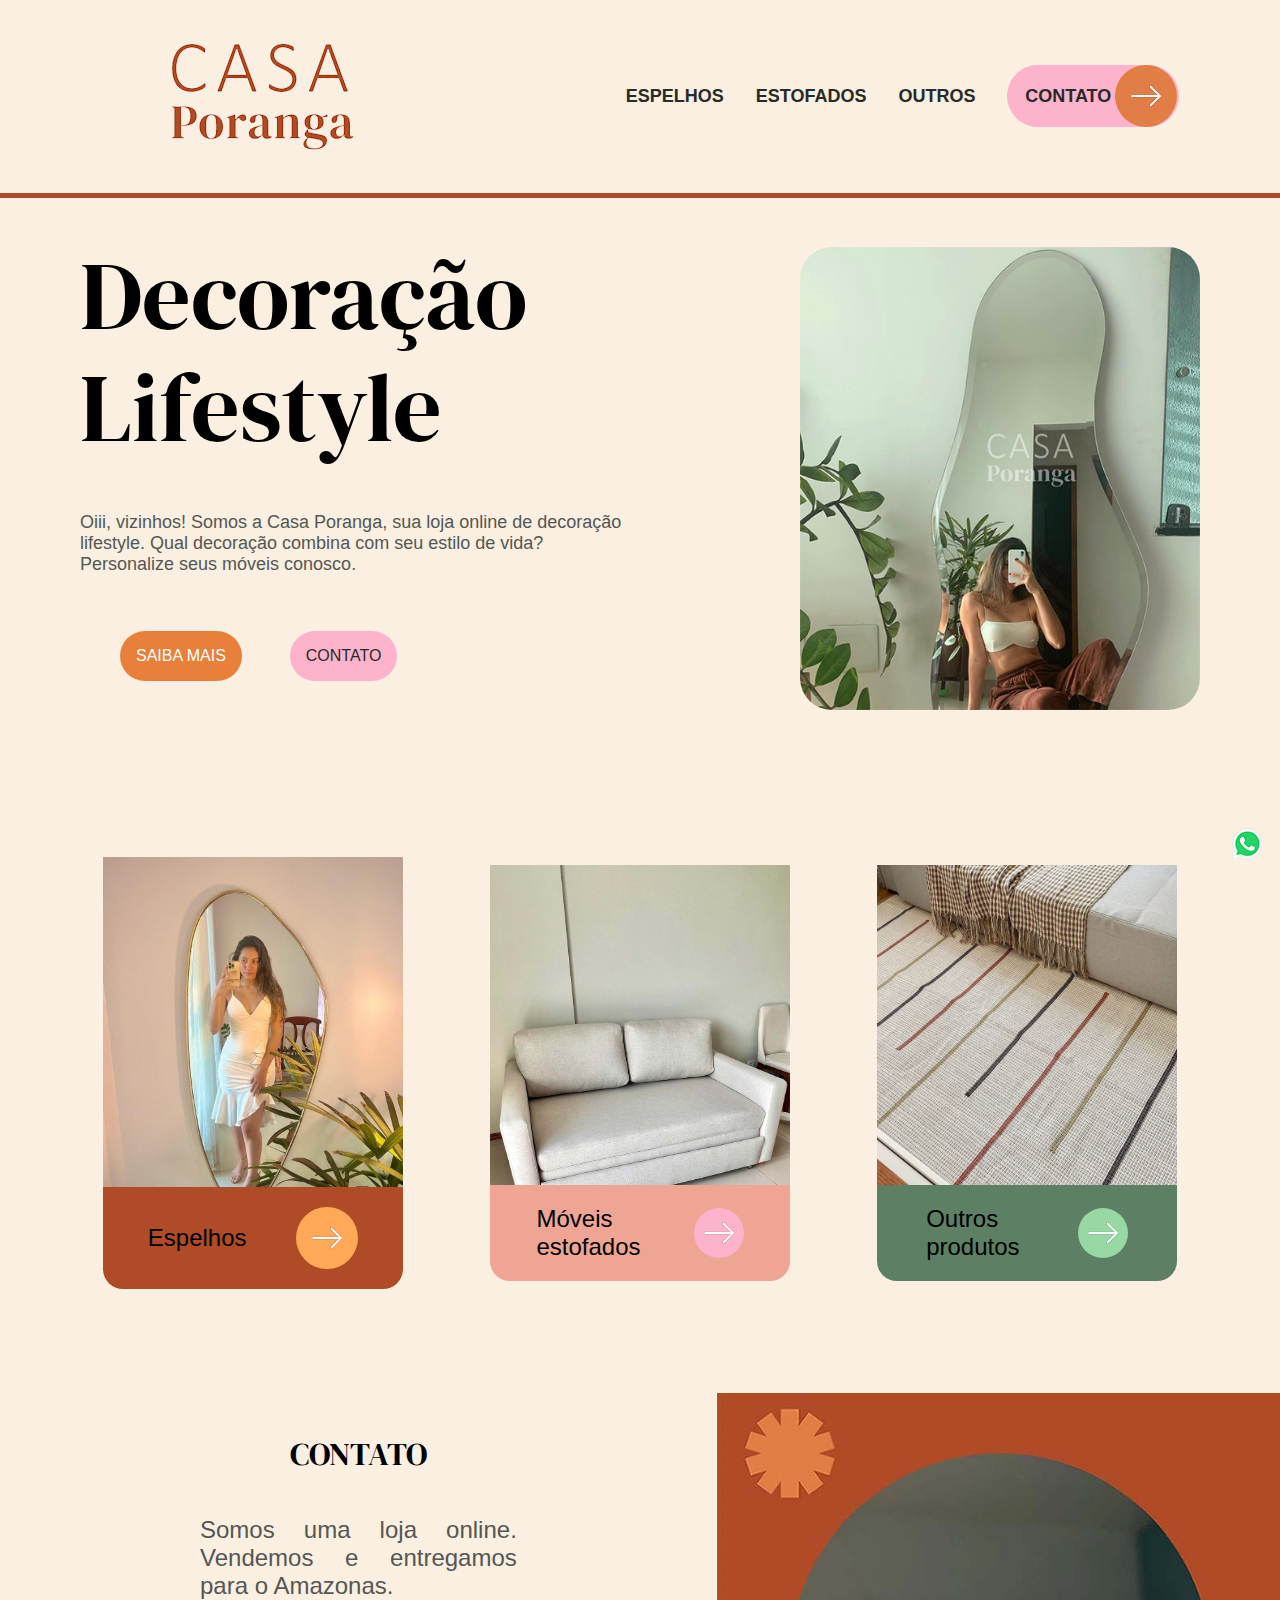
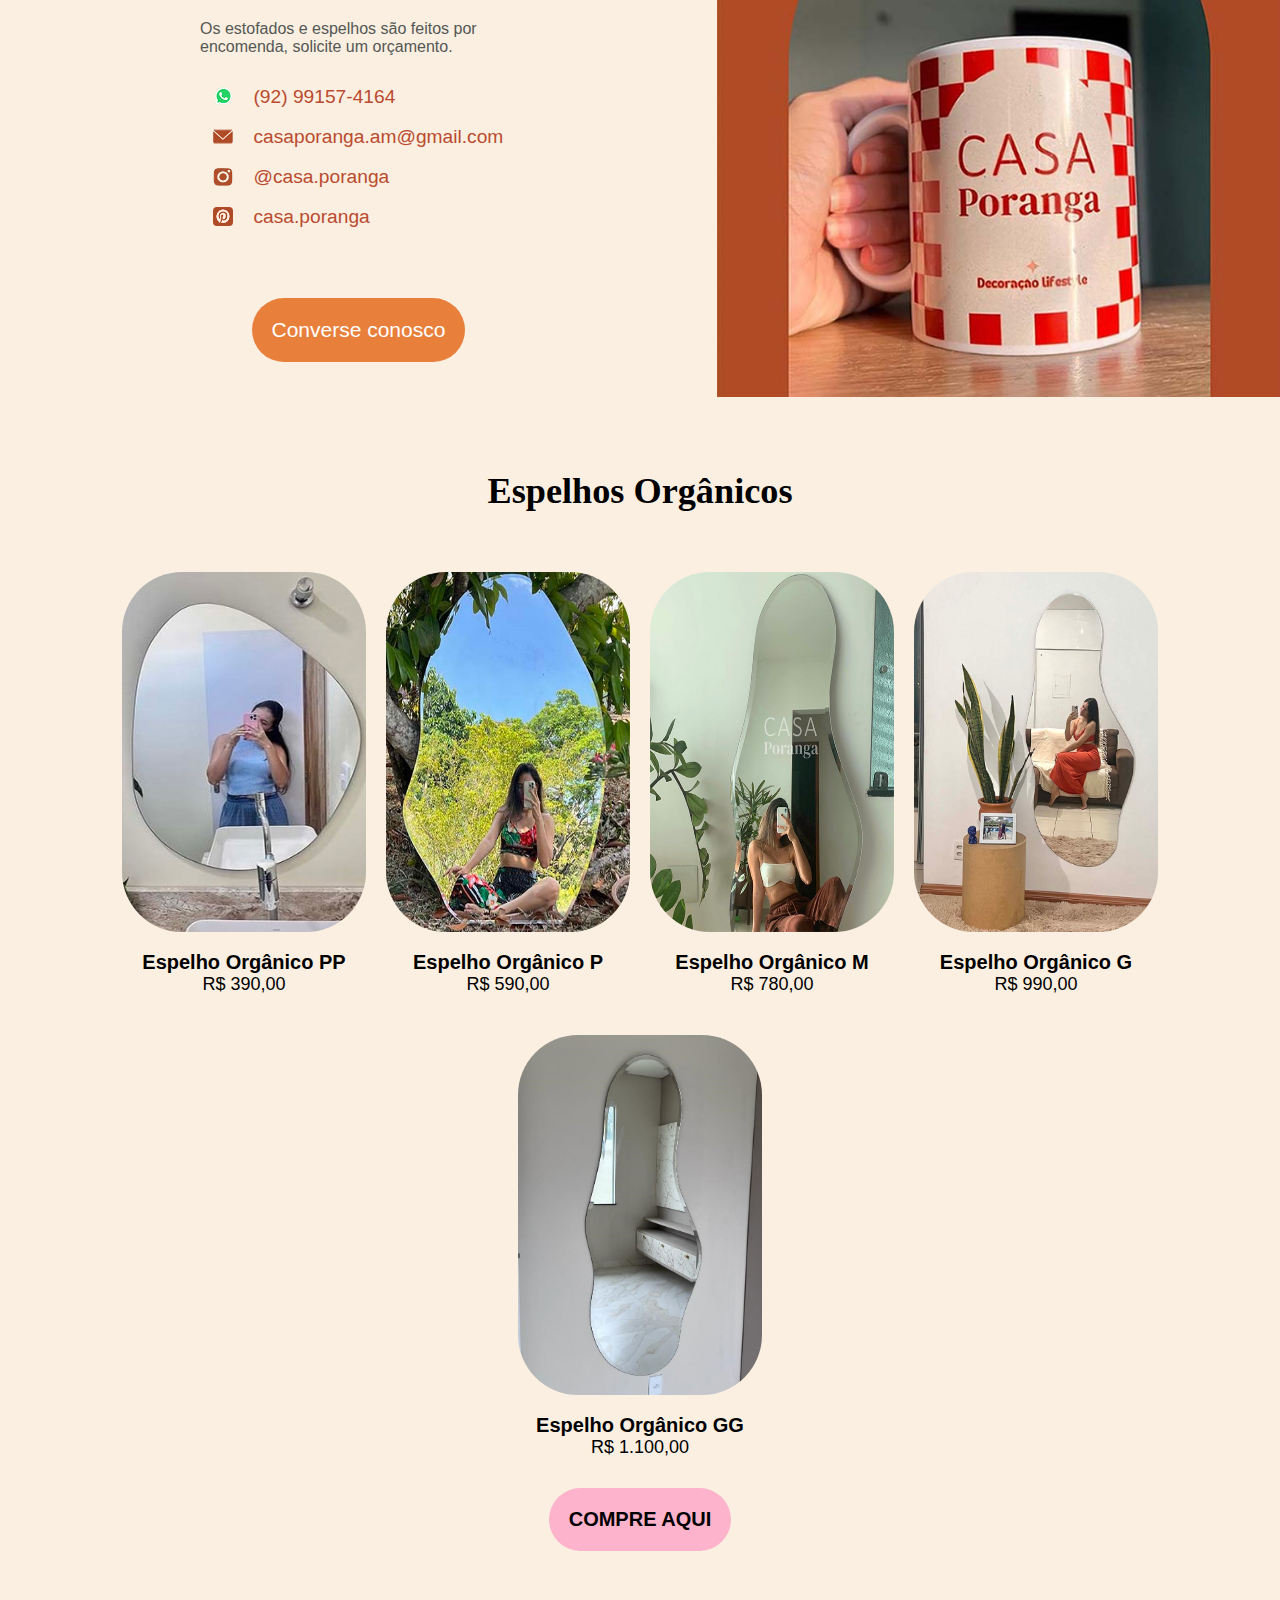
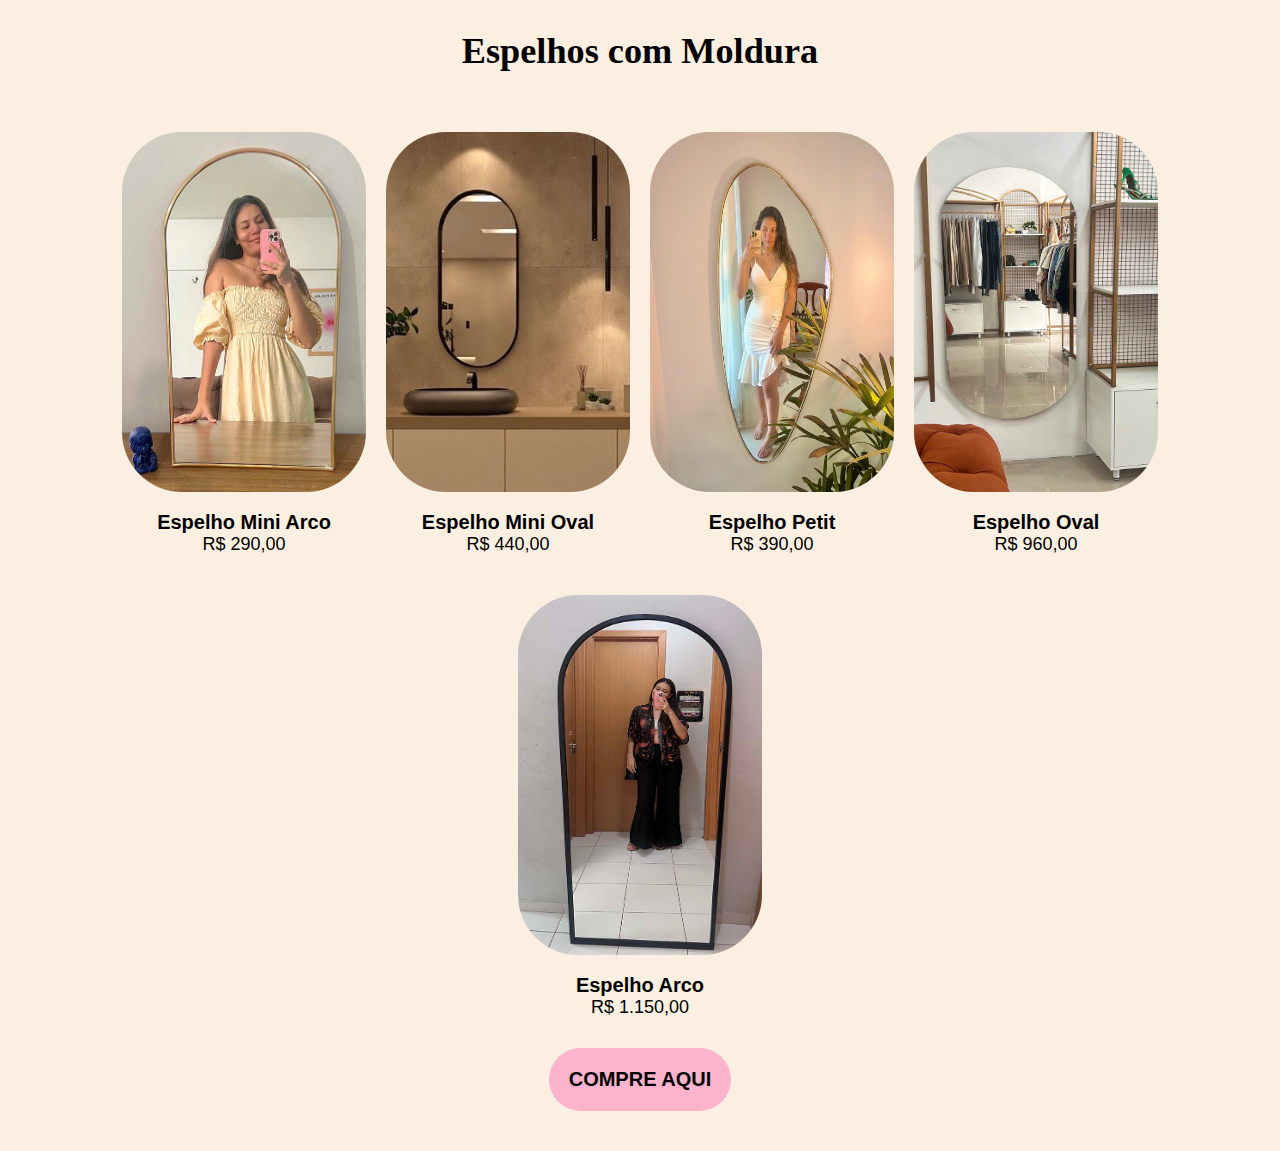
==== commit a66c7153: "ajustes das queries" ====
--- a/index.html
+++ b/index.html
@@ -12,7 +12,7 @@
         <img src="imagens/whatsapp-logo-verde.png" alt="Ícone do WhatsApp">
     </a>
     <header>
-        <img src="imagens/logo_casa_poranga_pequeno.png" alt="Logo da Casa Poranga">
+        <img class="logo_casa_poranga" src="imagens/logo_casa_poranga_pequeno.png" alt="Logo da Casa Poranga">
         <nav class="menu">
             <a href="index.html#espelhos">ESPELHOS</a>
             <a href="#">ESTOFADOS</a>
--- a/index.css
+++ b/index.css
@@ -36,6 +36,19 @@
 /* Configuração do ícone do wpp */
 .wpp {
     position: fixed;
-    top: 94%;
-    left: 97%;
-}+    top: 92%;
+    left: 96%;
+}
+
+@media screen and (max-width: 1080px) {
+    .wpp {
+        top: 93%;
+        left: 91%;
+    }
+}
+@media screen and (min-width: 720px) and (max-width: 1079px) {
+    .wpp {
+        top: 90%;
+        left: 93%;
+    }
+}
